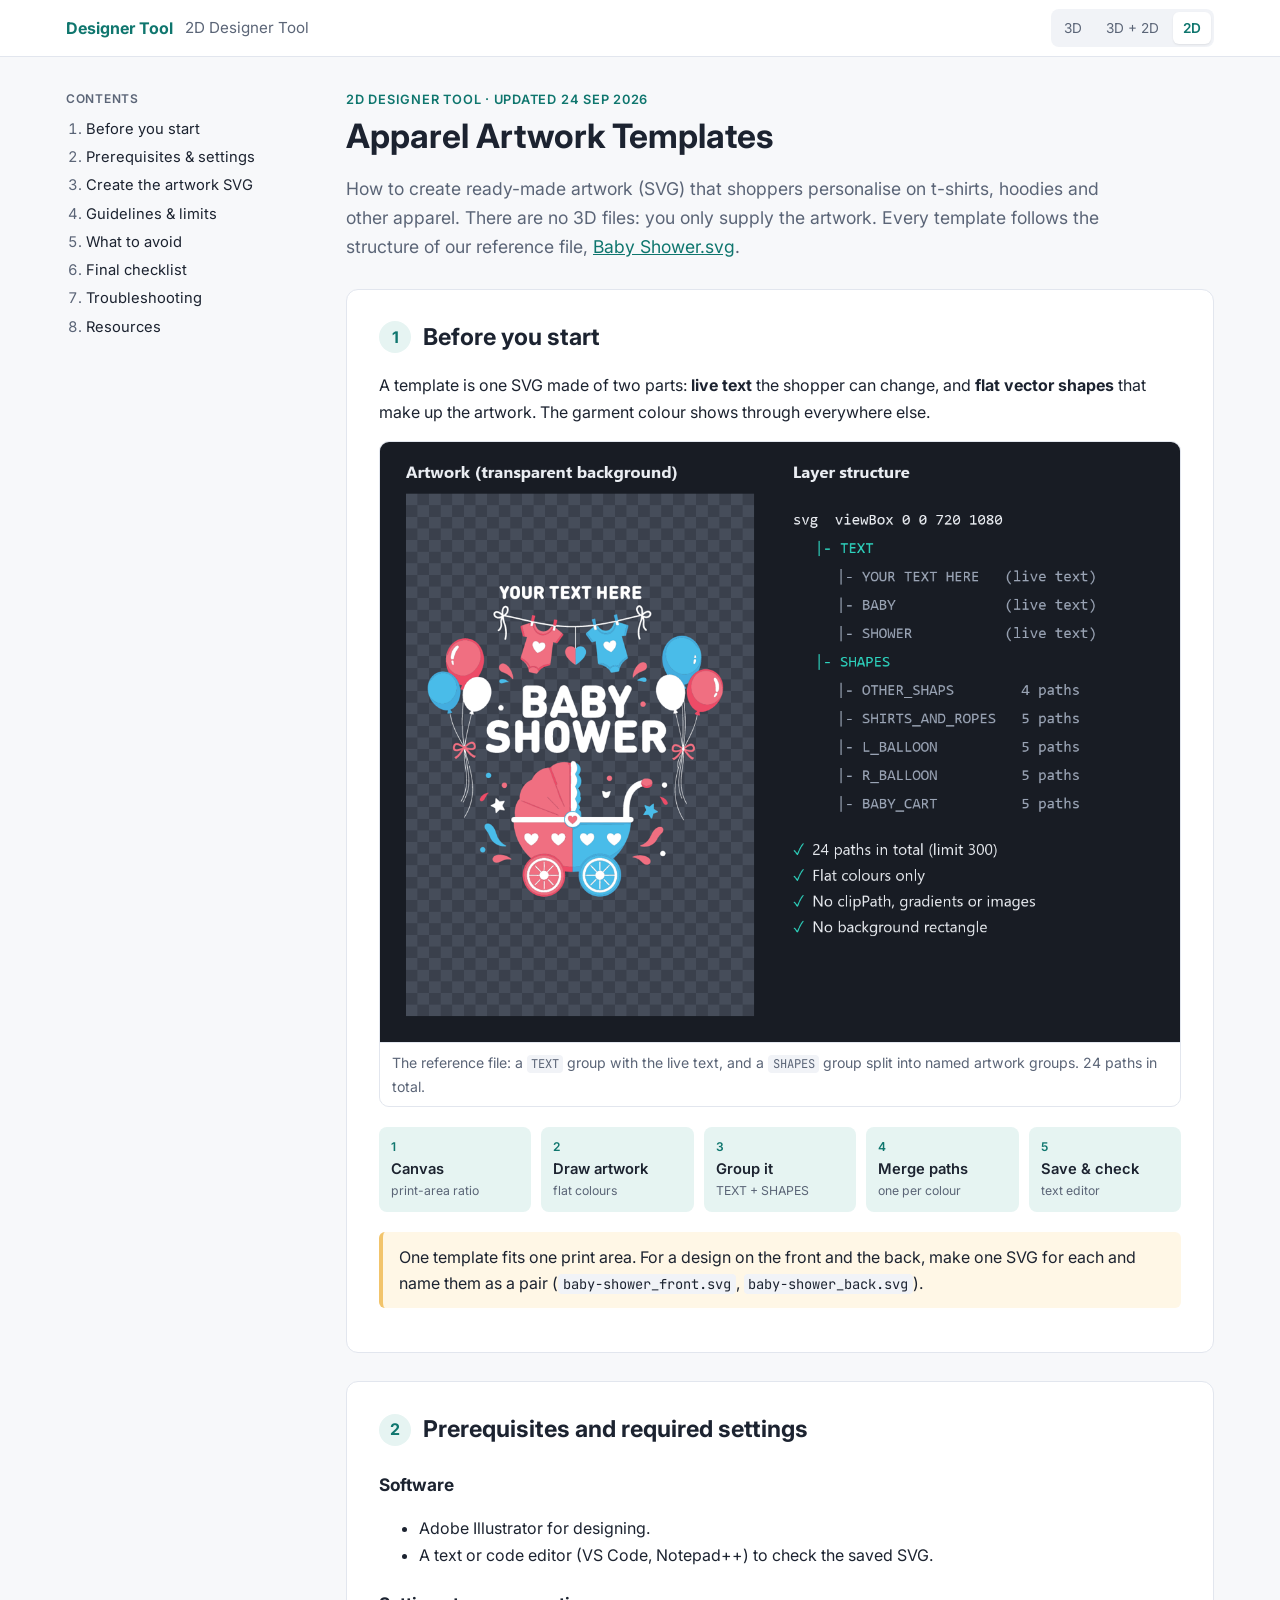
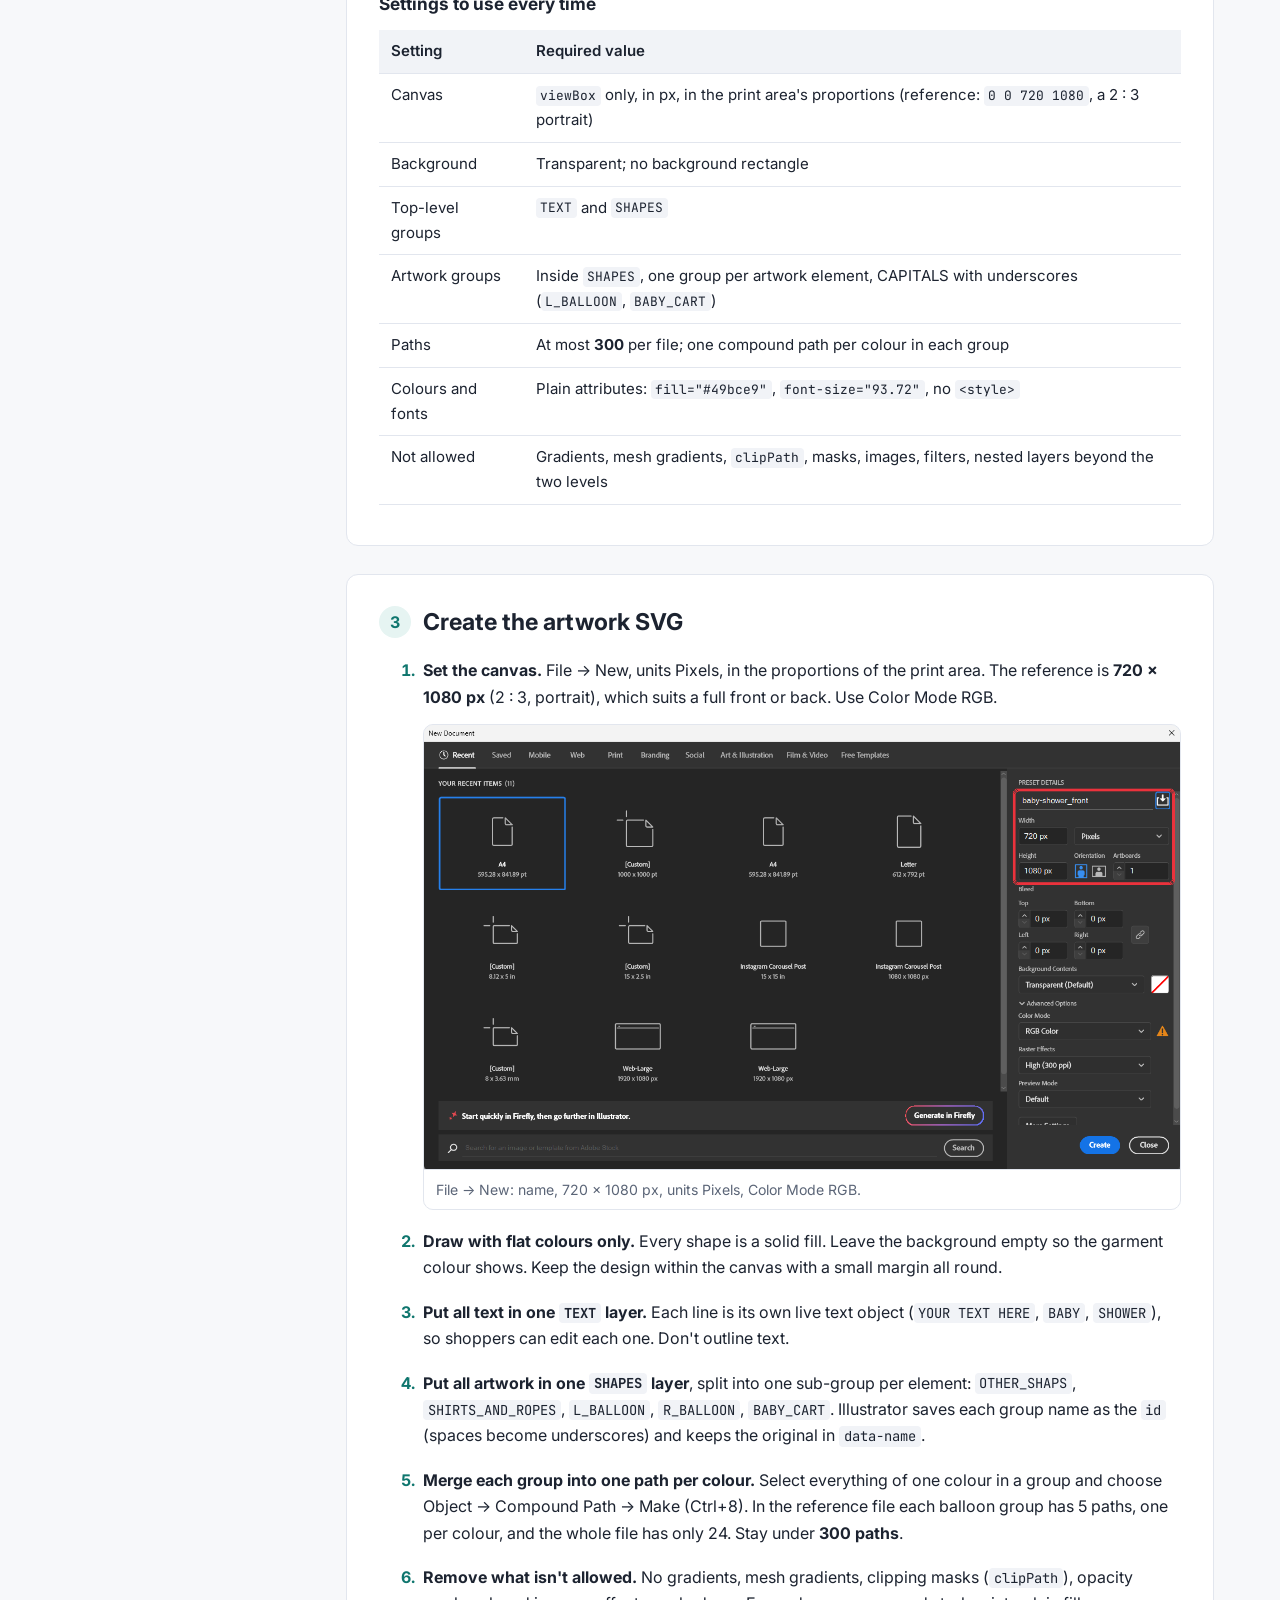
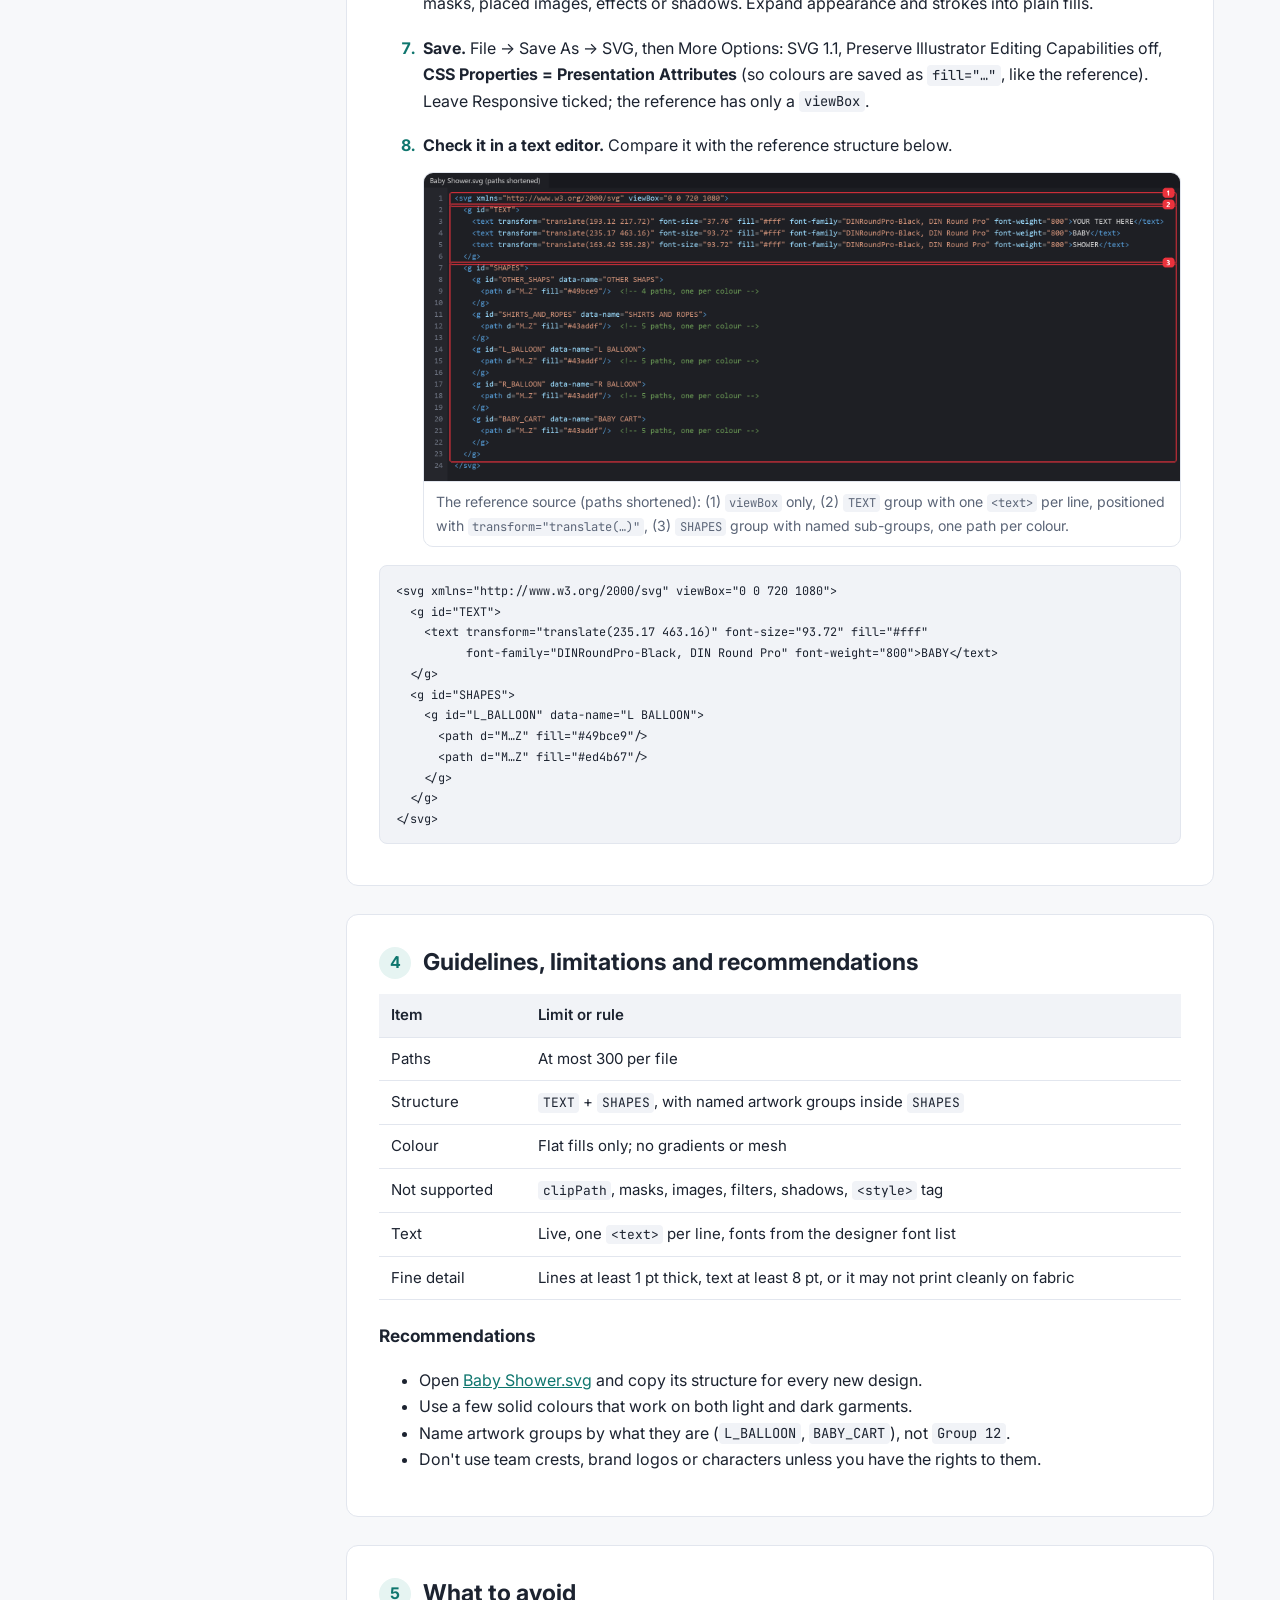
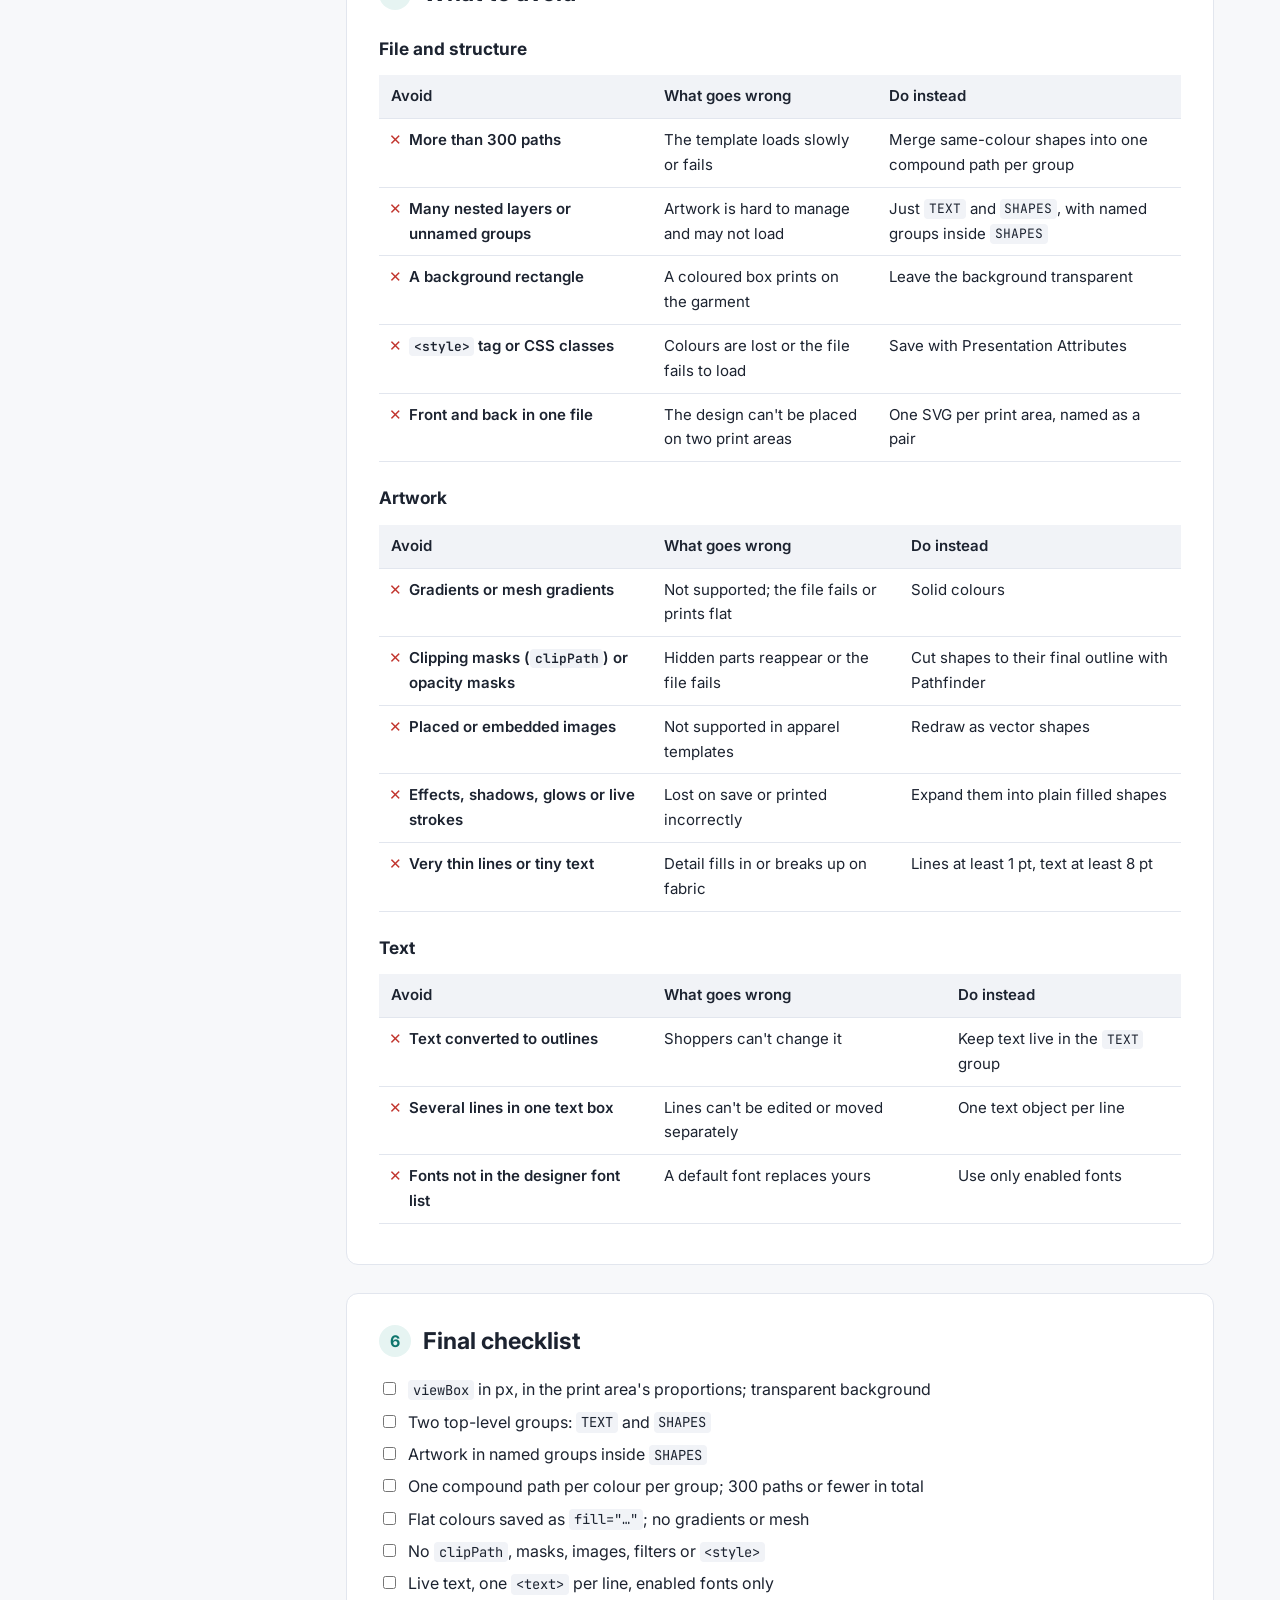
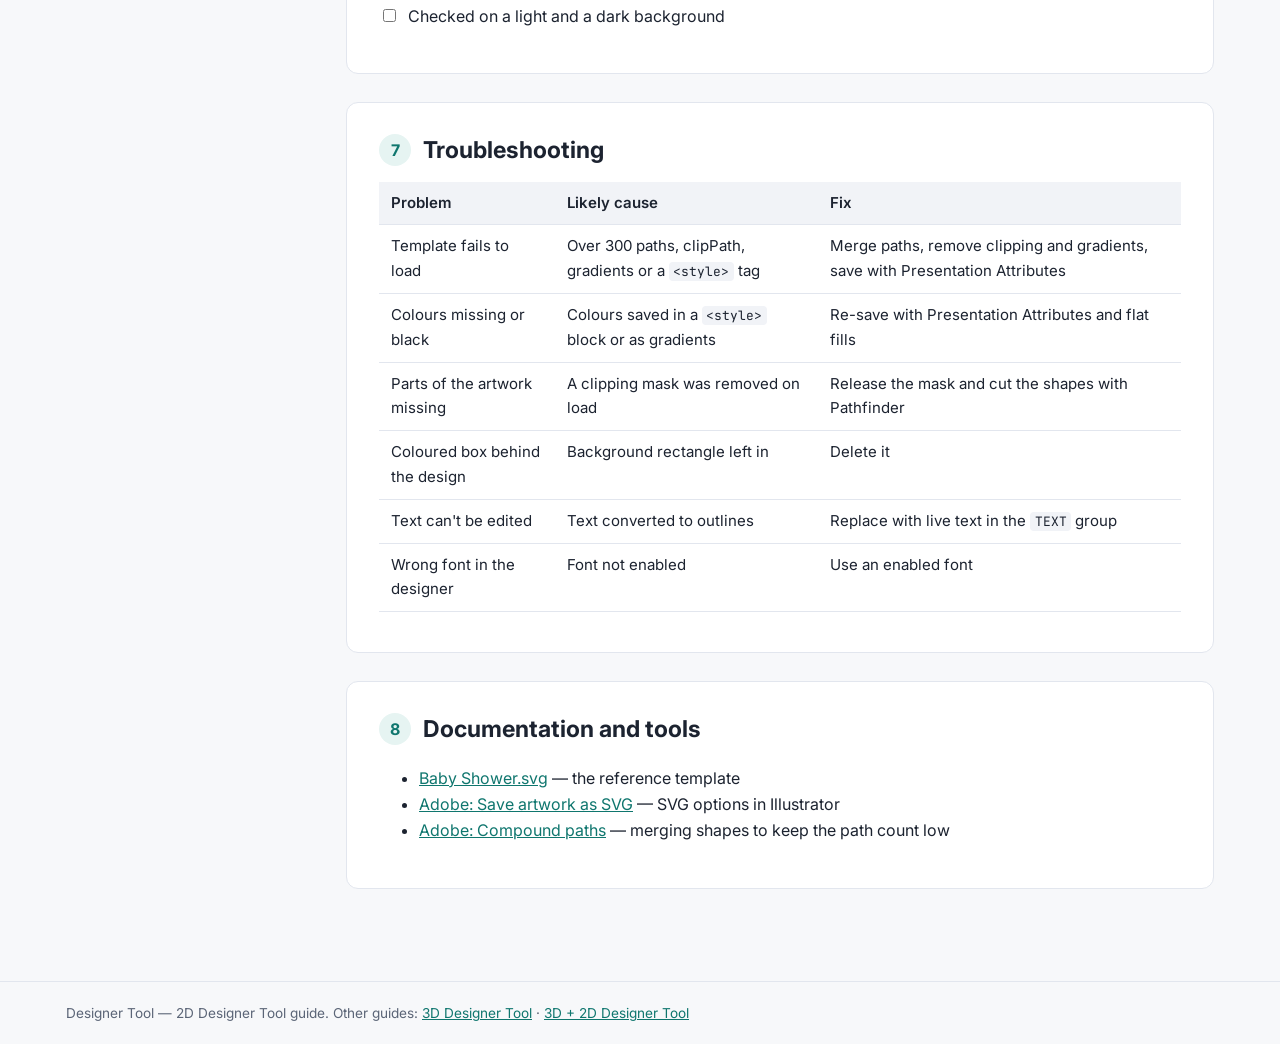
==== 2d-designer.html @ cfec2054 "Rename guides to 3D, 3D + 2D and 2D Designer Tool Pages become 3d-designer, 3d-2d-designer and 2d-de" ====
<!doctype html>
<html lang="en">
<head>
<meta charset="utf-8">
<meta name="viewport" content="width=device-width, initial-scale=1">
<meta name="robots" content="noindex, nofollow">
<title>2D Designer Tool Guide</title>
<meta name="description" content="Creating SVG artwork templates for apparel, following the Baby Shower reference file.">
<link rel="preconnect" href="https://fonts.googleapis.com">
<link href="https://fonts.googleapis.com/css2?family=Inter:wght@400;500;600;700&family=JetBrains+Mono:wght@400;500&display=swap" rel="stylesheet">
<link rel="stylesheet" href="assets/style.css">
</head>
<body>
<header class="topbar">
  <div class="wrap">
    <a class="brand" href="index.html">Designer Tool</a>
    <span class="crumb">2D Designer Tool</span>
    <nav class="switch" aria-label="Designer tools"><a href="3d-designer.html">3D</a><a href="3d-2d-designer.html">3D + 2D</a><a href="2d-designer.html" aria-current="page">2D</a></nav>
  </div>
</header>

<div class="wrap layout">
<nav class="toc" aria-label="Contents">
  <p class="toc-title">Contents</p>
  <ol>
    <li><a href="#overview">Before you start</a></li>
    <li><a href="#prereq">Prerequisites &amp; settings</a></li>
    <li><a href="#part-a">Create the artwork SVG</a></li>
    <li><a href="#guidelines">Guidelines &amp; limits</a></li>
    <li><a href="#avoid">What to avoid</a></li>
    <li><a href="#checklist">Final checklist</a></li>
    <li><a href="#troubleshooting">Troubleshooting</a></li>
    <li><a href="#resources">Resources</a></li>
  </ol>
</nav>

<main>
<p class="kicker">2D Designer Tool · Updated 24 Sep 2026</p>
<h1>Apparel Artwork Templates</h1>
<p class="lead">How to create ready-made artwork (SVG) that shoppers personalise on t-shirts, hoodies and other apparel. There are no 3D files: you only supply the artwork. Every template follows the structure of our reference file, <a href="examples/baby-shower.svg" download>Baby Shower.svg</a>.</p>

<!-- 1 -->
<section id="overview">
<h2><span class="num">1</span>Before you start</h2>
<p>A template is one SVG made of two parts: <strong>live text</strong> the shopper can change, and <strong>flat vector shapes</strong> that make up the artwork. The garment colour shows through everywhere else.</p>
<figure class="shot" data-shot="apparel-c02-structure"><img src="images/apparel-c02-structure.png" alt="Baby Shower artwork on a transparent background beside its layer structure: TEXT with three live text lines and SHAPES with five named groups, 24 paths in total" loading="lazy"><figcaption>The reference file: a <code>TEXT</code> group with the live text, and a <code>SHAPES</code> group split into named artwork groups. 24 paths in total.</figcaption></figure>
<ol class="flow" aria-label="Workflow">
  <li>Canvas<small>print-area ratio</small></li>
  <li>Draw artwork<small>flat colours</small></li>
  <li>Group it<small>TEXT + SHAPES</small></li>
  <li>Merge paths<small>one per colour</small></li>
  <li>Save &amp; check<small>text editor</small></li>
</ol>
<p class="note">One template fits one print area. For a design on the front and the back, make one SVG for each and name them as a pair (<code>baby-shower_front.svg</code>, <code>baby-shower_back.svg</code>).</p>
</section>

<!-- 2 -->
<section id="prereq">
<h2><span class="num">2</span>Prerequisites and required settings</h2>
<h3>Software</h3>
<ul>
<li>Adobe Illustrator for designing.</li>
<li>A text or code editor (VS Code, Notepad++) to check the saved SVG.</li>
</ul>
<h3>Settings to use every time</h3>
<div class="table-wrap"><table>
<thead><tr><th>Setting</th><th>Required value</th></tr></thead>
<tbody>
<tr><td>Canvas</td><td><code>viewBox</code> only, in px, in the print area's proportions (reference: <code>0 0 720 1080</code>, a 2 : 3 portrait)</td></tr>
<tr><td>Background</td><td>Transparent; no background rectangle</td></tr>
<tr><td>Top-level groups</td><td><code>TEXT</code> and <code>SHAPES</code></td></tr>
<tr><td>Artwork groups</td><td>Inside <code>SHAPES</code>, one group per artwork element, CAPITALS with underscores (<code>L_BALLOON</code>, <code>BABY_CART</code>)</td></tr>
<tr><td>Paths</td><td>At most <strong>300</strong> per file; one compound path per colour in each group</td></tr>
<tr><td>Colours and fonts</td><td>Plain attributes: <code>fill="#49bce9"</code>, <code>font-size="93.72"</code>, no <code>&lt;style&gt;</code></td></tr>
<tr><td>Not allowed</td><td>Gradients, mesh gradients, <code>clipPath</code>, masks, images, filters, nested layers beyond the two levels</td></tr>
</tbody></table></div>
</section>

<!-- 3 -->
<section id="part-a">
<h2><span class="num">3</span>Create the artwork SVG</h2>
<ol class="steps">
<li><strong>Set the canvas.</strong> File → New, units Pixels, in the proportions of the print area. The reference is <strong>720 × 1080 px</strong> (2 : 3, portrait), which suits a full front or back. Use Color Mode RGB.
<figure class="shot" data-shot="apparel-c01-ai-new-document"><img src="images/apparel-c01-ai-new-document.png" alt="Illustrator New Document dialog set to baby-shower_front, 720 by 1080 pixels, RGB" loading="lazy"><figcaption>File → New: name, 720 × 1080 px, units Pixels, Color Mode RGB.</figcaption></figure></li>
<li><strong>Draw with flat colours only.</strong> Every shape is a solid fill. Leave the background empty so the garment colour shows. Keep the design within the canvas with a small margin all round.</li>
<li><strong>Put all text in one <code>TEXT</code> layer.</strong> Each line is its own live text object (<code>YOUR TEXT HERE</code>, <code>BABY</code>, <code>SHOWER</code>), so shoppers can edit each one. Don't outline text.</li>
<li><strong>Put all artwork in one <code>SHAPES</code> layer</strong>, split into one sub-group per element: <code>OTHER_SHAPS</code>, <code>SHIRTS_AND_ROPES</code>, <code>L_BALLOON</code>, <code>R_BALLOON</code>, <code>BABY_CART</code>. Illustrator saves each group name as the <code>id</code> (spaces become underscores) and keeps the original in <code>data-name</code>.</li>
<li><strong>Merge each group into one path per colour.</strong> Select everything of one colour in a group and choose Object → Compound Path → Make (Ctrl+8). In the reference file each balloon group has 5 paths, one per colour, and the whole file has only 24. Stay under <strong>300 paths</strong>.</li>
<li><strong>Remove what isn't allowed.</strong> No gradients, mesh gradients, clipping masks (<code>clipPath</code>), opacity masks, placed images, effects or shadows. Expand appearance and strokes into plain fills.</li>
<li><strong>Save.</strong> File → Save As → SVG, then More Options: SVG 1.1, Preserve Illustrator Editing Capabilities off, <strong>CSS Properties = Presentation Attributes</strong> (so colours are saved as <code>fill="…"</code>, like the reference). Leave Responsive ticked; the reference has only a <code>viewBox</code>.</li>
<li><strong>Check it in a text editor.</strong> Compare it with the reference structure below.
<figure class="shot" data-shot="apparel-c03-svg-structure"><img src="images/apparel-c03-svg-structure.png" alt="Baby Shower SVG source with the svg viewBox, the TEXT group with three text elements and the SHAPES group with five named groups" loading="lazy"><figcaption>The reference source (paths shortened): (1) <code>viewBox</code> only, (2) <code>TEXT</code> group with one <code>&lt;text&gt;</code> per line, positioned with <code>transform="translate(…)"</code>, (3) <code>SHAPES</code> group with named sub-groups, one path per colour.</figcaption></figure></li>
</ol>
<pre><code>&lt;svg xmlns="http://www.w3.org/2000/svg" viewBox="0 0 720 1080"&gt;
  &lt;g id="TEXT"&gt;
    &lt;text transform="translate(235.17 463.16)" font-size="93.72" fill="#fff"
          font-family="DINRoundPro-Black, DIN Round Pro" font-weight="800"&gt;BABY&lt;/text&gt;
  &lt;/g&gt;
  &lt;g id="SHAPES"&gt;
    &lt;g id="L_BALLOON" data-name="L BALLOON"&gt;
      &lt;path d="M…Z" fill="#49bce9"/&gt;
      &lt;path d="M…Z" fill="#ed4b67"/&gt;
    &lt;/g&gt;
  &lt;/g&gt;
&lt;/svg&gt;</code></pre>
</section>

<!-- 4 -->
<section id="guidelines">
<h2><span class="num">4</span>Guidelines, limitations and recommendations</h2>
<div class="table-wrap"><table>
<thead><tr><th>Item</th><th>Limit or rule</th></tr></thead>
<tbody>
<tr><td>Paths</td><td>At most 300 per file</td></tr>
<tr><td>Structure</td><td><code>TEXT</code> + <code>SHAPES</code>, with named artwork groups inside <code>SHAPES</code></td></tr>
<tr><td>Colour</td><td>Flat fills only; no gradients or mesh</td></tr>
<tr><td>Not supported</td><td><code>clipPath</code>, masks, images, filters, shadows, <code>&lt;style&gt;</code> tag</td></tr>
<tr><td>Text</td><td>Live, one <code>&lt;text&gt;</code> per line, fonts from the designer font list</td></tr>
<tr><td>Fine detail</td><td>Lines at least 1 pt thick, text at least 8 pt, or it may not print cleanly on fabric</td></tr>
</tbody></table></div>
<h3>Recommendations</h3>
<ul>
<li>Open <a href="examples/baby-shower.svg" download>Baby Shower.svg</a> and copy its structure for every new design.</li>
<li>Use a few solid colours that work on both light and dark garments.</li>
<li>Name artwork groups by what they are (<code>L_BALLOON</code>, <code>BABY_CART</code>), not <code>Group 12</code>.</li>
<li>Don't use team crests, brand logos or characters unless you have the rights to them.</li>
</ul>
</section>

<!-- 5 -->
<section id="avoid">
<h2><span class="num">5</span>What to avoid</h2>
<h3>File and structure</h3>
<div class="table-wrap"><table class="avoid">
<thead><tr><th>Avoid</th><th>What goes wrong</th><th>Do instead</th></tr></thead>
<tbody>
<tr><td>More than 300 paths</td><td>The template loads slowly or fails</td><td>Merge same-colour shapes into one compound path per group</td></tr>
<tr><td>Many nested layers or unnamed groups</td><td>Artwork is hard to manage and may not load</td><td>Just <code>TEXT</code> and <code>SHAPES</code>, with named groups inside <code>SHAPES</code></td></tr>
<tr><td>A background rectangle</td><td>A coloured box prints on the garment</td><td>Leave the background transparent</td></tr>
<tr><td><code>&lt;style&gt;</code> tag or CSS classes</td><td>Colours are lost or the file fails to load</td><td>Save with Presentation Attributes</td></tr>
<tr><td>Front and back in one file</td><td>The design can't be placed on two print areas</td><td>One SVG per print area, named as a pair</td></tr>
</tbody></table></div>
<h3>Artwork</h3>
<div class="table-wrap"><table class="avoid">
<thead><tr><th>Avoid</th><th>What goes wrong</th><th>Do instead</th></tr></thead>
<tbody>
<tr><td>Gradients or mesh gradients</td><td>Not supported; the file fails or prints flat</td><td>Solid colours</td></tr>
<tr><td>Clipping masks (<code>clipPath</code>) or opacity masks</td><td>Hidden parts reappear or the file fails</td><td>Cut shapes to their final outline with Pathfinder</td></tr>
<tr><td>Placed or embedded images</td><td>Not supported in apparel templates</td><td>Redraw as vector shapes</td></tr>
<tr><td>Effects, shadows, glows or live strokes</td><td>Lost on save or printed incorrectly</td><td>Expand them into plain filled shapes</td></tr>
<tr><td>Very thin lines or tiny text</td><td>Detail fills in or breaks up on fabric</td><td>Lines at least 1 pt, text at least 8 pt</td></tr>
</tbody></table></div>
<h3>Text</h3>
<div class="table-wrap"><table class="avoid">
<thead><tr><th>Avoid</th><th>What goes wrong</th><th>Do instead</th></tr></thead>
<tbody>
<tr><td>Text converted to outlines</td><td>Shoppers can't change it</td><td>Keep text live in the <code>TEXT</code> group</td></tr>
<tr><td>Several lines in one text box</td><td>Lines can't be edited or moved separately</td><td>One text object per line</td></tr>
<tr><td>Fonts not in the designer font list</td><td>A default font replaces yours</td><td>Use only enabled fonts</td></tr>
</tbody></table></div>
</section>

<!-- 6 -->
<section id="checklist">
<h2><span class="num">6</span>Final checklist</h2>
<ul class="check">
<li><label><input type="checkbox"> <code>viewBox</code> in px, in the print area's proportions; transparent background</label></li>
<li><label><input type="checkbox"> Two top-level groups: <code>TEXT</code> and <code>SHAPES</code></label></li>
<li><label><input type="checkbox"> Artwork in named groups inside <code>SHAPES</code></label></li>
<li><label><input type="checkbox"> One compound path per colour per group; 300 paths or fewer in total</label></li>
<li><label><input type="checkbox"> Flat colours saved as <code>fill="…"</code>; no gradients or mesh</label></li>
<li><label><input type="checkbox"> No <code>clipPath</code>, masks, images, filters or <code>&lt;style&gt;</code></label></li>
<li><label><input type="checkbox"> Live text, one <code>&lt;text&gt;</code> per line, enabled fonts only</label></li>
<li><label><input type="checkbox"> Checked on a light and a dark background</label></li>
</ul>
</section>

<!-- 7 -->
<section id="troubleshooting">
<h2><span class="num">7</span>Troubleshooting</h2>
<div class="table-wrap"><table>
<thead><tr><th>Problem</th><th>Likely cause</th><th>Fix</th></tr></thead>
<tbody>
<tr><td>Template fails to load</td><td>Over 300 paths, clipPath, gradients or a <code>&lt;style&gt;</code> tag</td><td>Merge paths, remove clipping and gradients, save with Presentation Attributes</td></tr>
<tr><td>Colours missing or black</td><td>Colours saved in a <code>&lt;style&gt;</code> block or as gradients</td><td>Re-save with Presentation Attributes and flat fills</td></tr>
<tr><td>Parts of the artwork missing</td><td>A clipping mask was removed on load</td><td>Release the mask and cut the shapes with Pathfinder</td></tr>
<tr><td>Coloured box behind the design</td><td>Background rectangle left in</td><td>Delete it</td></tr>
<tr><td>Text can't be edited</td><td>Text converted to outlines</td><td>Replace with live text in the <code>TEXT</code> group</td></tr>
<tr><td>Wrong font in the designer</td><td>Font not enabled</td><td>Use an enabled font</td></tr>
</tbody></table></div>
</section>

<!-- 8 -->
<section id="resources">
<h2><span class="num">8</span>Documentation and tools</h2>
<ul>
<li><a href="examples/baby-shower.svg" download>Baby Shower.svg</a> — the reference template</li>
<li><a href="https://helpx.adobe.com/illustrator/using/svg.html">Adobe: Save artwork as SVG</a> — SVG options in Illustrator</li>
<li><a href="https://helpx.adobe.com/illustrator/using/compound-paths.html">Adobe: Compound paths</a> — merging shapes to keep the path count low</li></ul>
</section>
</main>
</div>

<footer class="foot"><div class="wrap">Designer Tool — 2D Designer Tool guide. Other guides: <a href="3d-designer.html">3D Designer Tool</a> · <a href="3d-2d-designer.html">3D + 2D Designer Tool</a></div></footer>

<script>
document.querySelectorAll('figure.shot img').forEach(function (img) {
  function miss() { img.closest('figure').classList.add('missing'); }
  if (img.complete && img.naturalWidth === 0) miss();
  img.addEventListener('error', miss);
});
</script>
</body>
</html>
---- assets/style.css ----
:root {
  --bg: #f7f8fa;
  --surface: #ffffff;
  --text: #1c2330;
  --muted: #5b6577;
  --line: #e2e6ee;
  --accent: #0f766e;
  --accent-soft: #e6f4f2;
  --code-bg: #f1f3f7;
  --warn-bg: #fff7e6;
  --warn-line: #f2c46b;
  --bad: #c2362f;
}
@media (prefers-color-scheme: dark) {
  :root {
    --bg: #11151c;
    --surface: #171c25;
    --text: #e6e9ef;
    --muted: #9aa4b5;
    --line: #2a3140;
    --accent: #2dd4bf;
    --accent-soft: #123a37;
    --code-bg: #1d2330;
    --warn-bg: #2a2412;
    --warn-line: #8a6a22;
    --bad: #f07a72;
  }
}
* { box-sizing: border-box; }
html { scroll-behavior: smooth; scroll-padding-top: 72px; }
body {
  margin: 0; background: var(--bg); color: var(--text);
  font: 16px/1.65 Inter, system-ui, -apple-system, "Segoe UI", sans-serif;
}
.wrap { max-width: 1180px; margin: 0 auto; padding: 0 16px; }
a { color: var(--accent); }
code, pre { font-family: "JetBrains Mono", Consolas, monospace; font-size: .86em; }
code { background: var(--code-bg); padding: .1em .35em; border-radius: 4px; }
pre { background: var(--code-bg); border: 1px solid var(--line); border-radius: 8px; padding: 14px 16px; overflow-x: auto; line-height: 1.5; }
pre code { background: none; padding: 0; }

.topbar { position: sticky; top: 0; z-index: 10; background: var(--surface); border-bottom: 1px solid var(--line); }
.topbar .wrap { display: flex; gap: 12px; align-items: center; height: 56px; }
.brand { font-weight: 700; color: var(--accent); }
.crumb { color: var(--muted); font-size: .95rem; }
.asof { margin-left: auto; color: var(--muted); font-size: .85rem; }
a.brand { text-decoration: none; }
.switch { margin-left: auto; display: flex; gap: 4px; background: var(--code-bg); border-radius: 8px; padding: 3px; }
.switch a { padding: 5px 10px; border-radius: 6px; font-size: .85rem; color: var(--muted); text-decoration: none; white-space: nowrap; }
.switch a:hover { color: var(--text); }
.switch a[aria-current="page"] { background: var(--surface); color: var(--accent); font-weight: 600; box-shadow: 0 1px 2px rgb(0 0 0 / .08); }
.kicker { margin: 0 0 6px; font-size: .8rem; font-weight: 600; letter-spacing: .06em; text-transform: uppercase; color: var(--accent); }

.hub { max-width: 980px; margin: 0 auto; padding: 48px 16px 64px; }
.cards { display: grid; grid-template-columns: repeat(3, minmax(0, 1fr)); gap: 20px; margin: 28px 0; }
.card { display: flex; flex-direction: column; background: var(--surface); border: 1px solid var(--line); border-radius: 12px; padding: 22px; color: var(--text); text-decoration: none; transition: border-color .15s, transform .15s; }
.card:hover { border-color: var(--accent); transform: translateY(-2px); }
.card .tag { align-self: flex-start; font-size: .75rem; font-weight: 600; color: var(--accent); background: var(--accent-soft); border-radius: 999px; padding: 3px 10px; }
.card h2 { display: block; font-size: 1.25rem; margin: 12px 0 4px; }
.card p { color: var(--muted); font-size: .94rem; margin: 0 0 12px; }
.card ul { margin: 0 0 16px; padding-left: 18px; font-size: .92rem; }
.card .go { margin-top: auto; font-weight: 600; color: var(--accent); }

.layout { display: grid; grid-template-columns: 240px minmax(0, 1fr); gap: 40px; padding-top: 32px; }
.toc { position: sticky; top: 80px; align-self: start; font-size: .92rem; }
.toc-title { font-weight: 600; text-transform: uppercase; letter-spacing: .06em; font-size: .75rem; color: var(--muted); margin: 0 0 8px; }
.toc ol { margin: 0; padding-left: 20px; }
.toc li { margin: 4px 0; color: var(--muted); }
.toc a { color: var(--text); text-decoration: none; }
.toc a:hover { color: var(--accent); }

main { min-width: 0; padding-bottom: 64px; }
h1 { font-size: 2.1rem; line-height: 1.2; margin: 0 0 12px; }
.lead { font-size: 1.1rem; color: var(--muted); max-width: 70ch; }
section { background: var(--surface); border: 1px solid var(--line); border-radius: 12px; padding: 28px 32px; margin: 28px 0; }
h2 { font-size: 1.45rem; margin: 0 0 12px; display: flex; align-items: center; gap: 12px; }
h2 .num { display: inline-grid; place-items: center; width: 32px; height: 32px; border-radius: 50%; background: var(--accent-soft); color: var(--accent); font-size: 1rem; flex: none; }
h3 { font-size: 1.08rem; margin: 22px 0 8px; }

.table-wrap { overflow-x: auto; margin: 12px 0; }
table { border-collapse: collapse; width: 100%; font-size: .94rem; }
th, td { text-align: left; padding: 9px 12px; border-bottom: 1px solid var(--line); vertical-align: top; }
th { background: var(--code-bg); font-weight: 600; }

.steps > li { margin: 0 0 18px; padding-left: 4px; }
.steps > li::marker { font-weight: 700; color: var(--accent); }

.note { background: var(--warn-bg); border-left: 4px solid var(--warn-line); padding: 12px 16px; border-radius: 6px; }

.flow { list-style: none; padding: 0; margin: 20px 0; display: flex; flex-wrap: wrap; gap: 10px; counter-reset: f; }
.flow li { counter-increment: f; flex: 1 1 110px; background: var(--accent-soft); border-radius: 8px; padding: 10px 12px; font-weight: 600; font-size: .92rem; position: relative; }
.flow li::before { content: counter(f); display: block; font-size: .75rem; color: var(--accent); }
.flow small { display: block; font-weight: 400; color: var(--muted); }

figure.shot { margin: 14px 0 6px; border: 1px solid var(--line); border-radius: 10px; overflow: hidden; background: var(--code-bg); }
figure.shot img { display: block; width: 100%; height: auto; }
figure.shot figcaption { padding: 8px 12px; font-size: .88rem; color: var(--muted); background: var(--surface); border-top: 1px solid var(--line); }
figure.shot.missing img { display: none; }
figure.shot.missing::before {
  content: "Screenshot coming: " attr(data-shot);
  display: grid; place-items: center; min-height: 160px; color: var(--muted);
  font: 500 .9rem "JetBrains Mono", monospace; border-bottom: 1px dashed var(--line);
}

table.avoid td:first-child { font-weight: 600; padding-left: 30px; position: relative; width: 34%; }
table.avoid td:first-child::before { content: "✕"; position: absolute; left: 10px; color: var(--bad); font-weight: 700; }
table.avoid td:last-child { color: var(--text); }

.checks { display: grid; grid-template-columns: 1fr 1fr; gap: 24px; }
ul.check { list-style: none; padding: 0; }
ul.check li { margin: 6px 0; }
ul.check input { margin-right: 8px; accent-color: var(--accent); }

.foot { border-top: 1px solid var(--line); color: var(--muted); font-size: .85rem; padding: 20px 0; }

@media (max-width: 860px) {
  .layout { grid-template-columns: 1fr; gap: 0; }
  .toc { position: static; background: var(--surface); border: 1px solid var(--line); border-radius: 12px; padding: 16px; }
  section { padding: 20px 16px; }
  .checks { grid-template-columns: 1fr; }
  .asof, .crumb { display: none; }
  .cards { grid-template-columns: 1fr; }
}
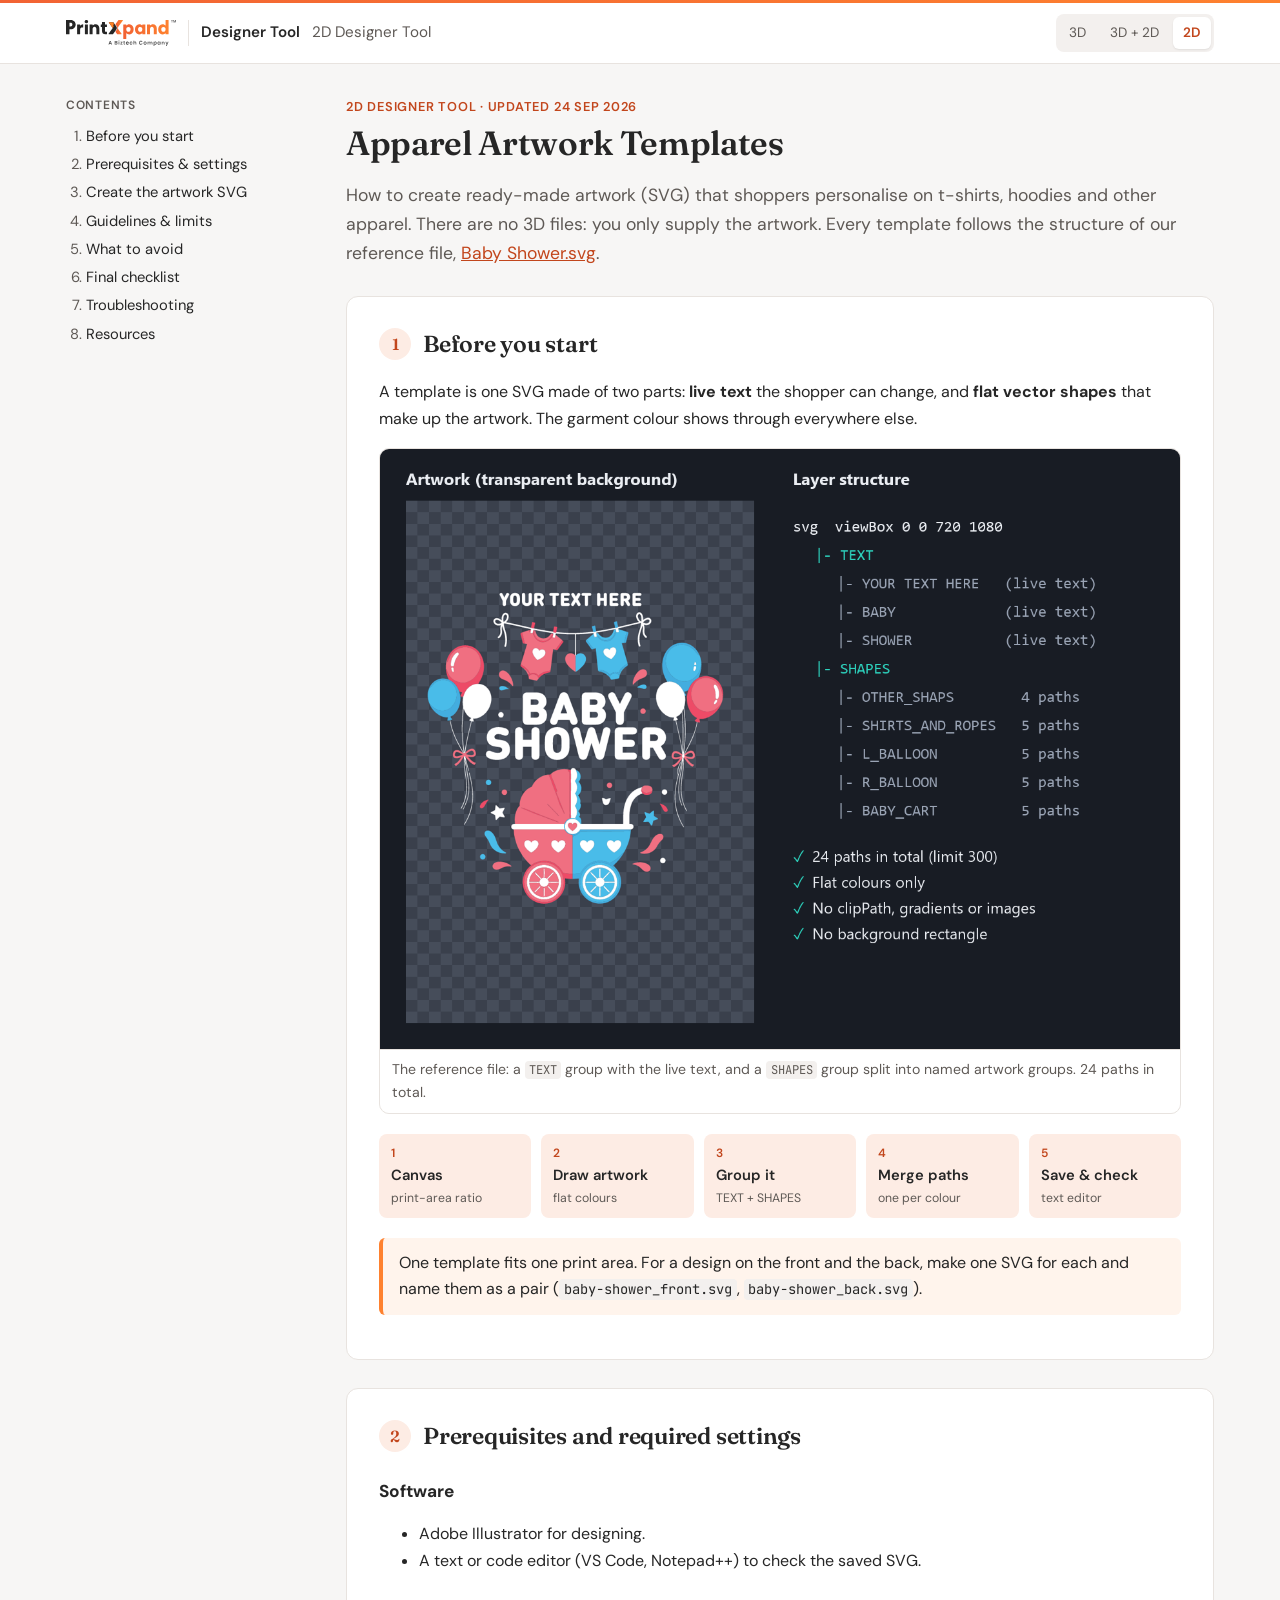
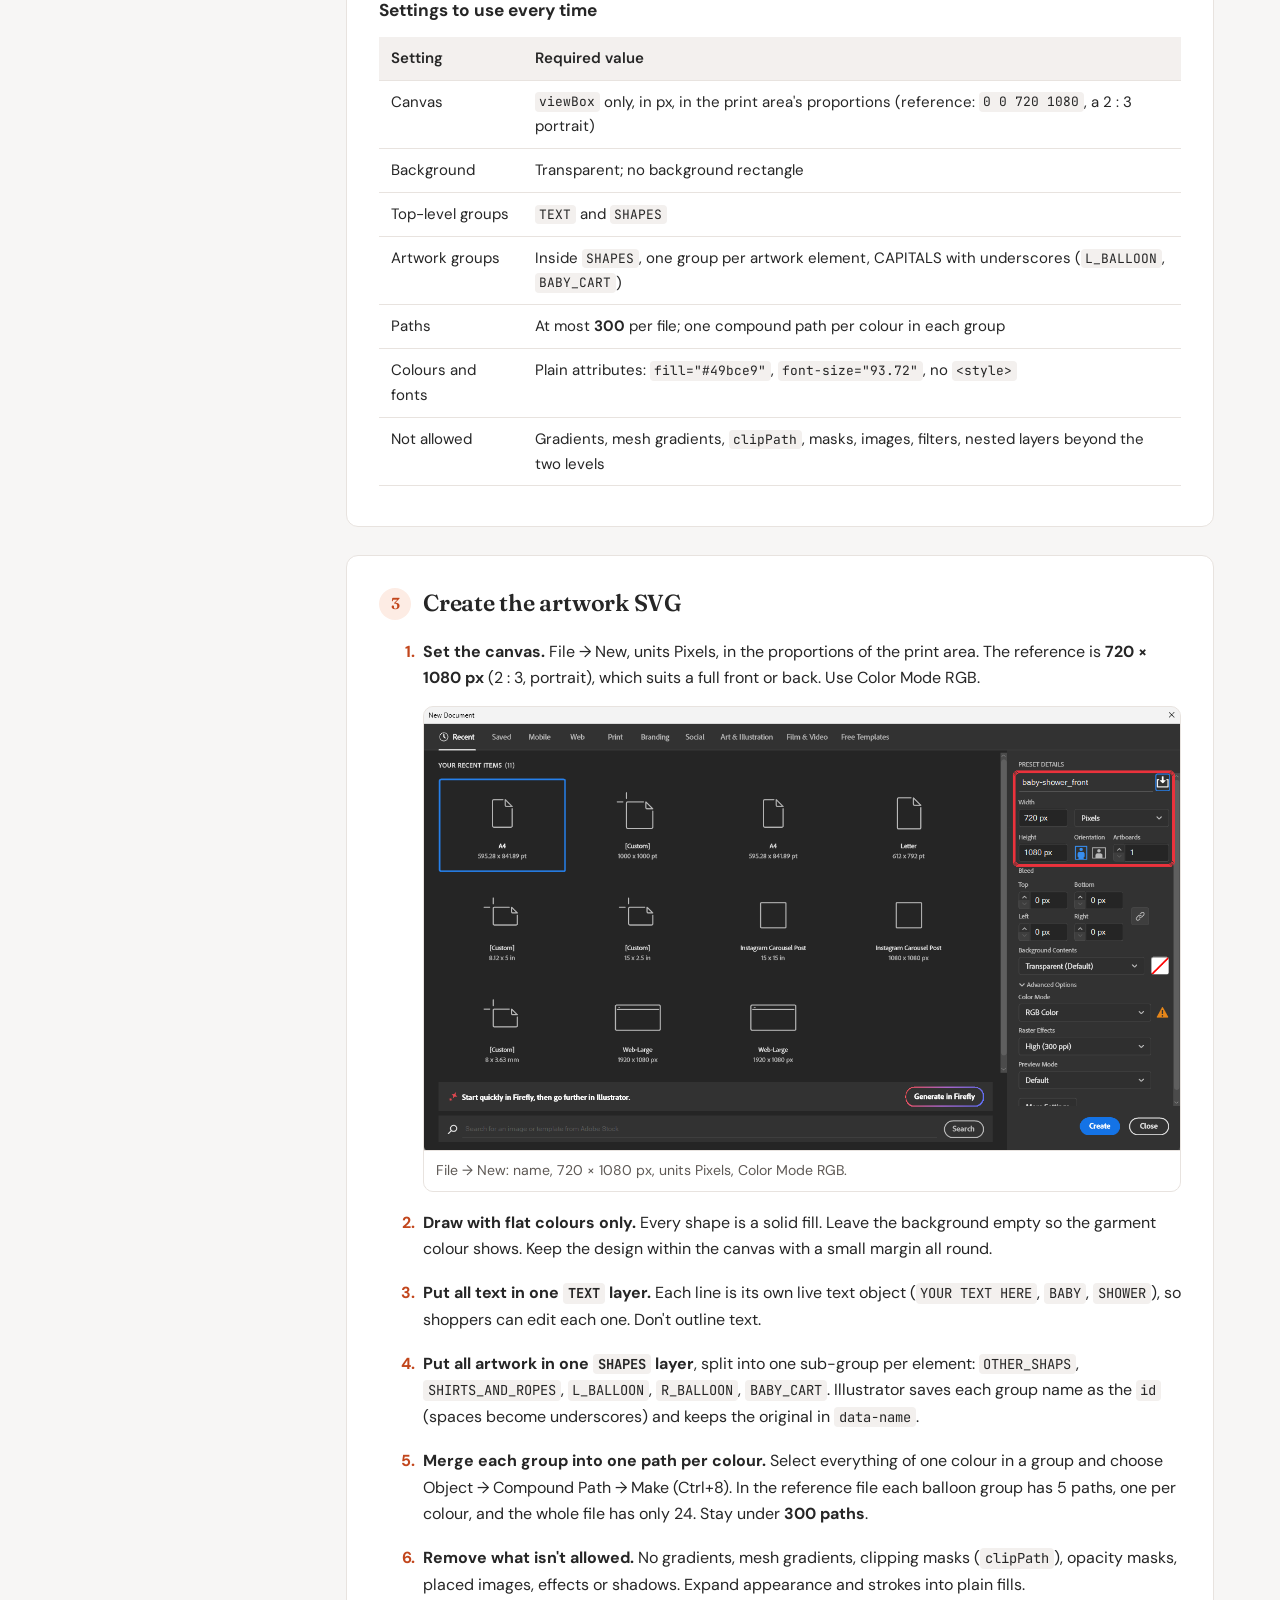
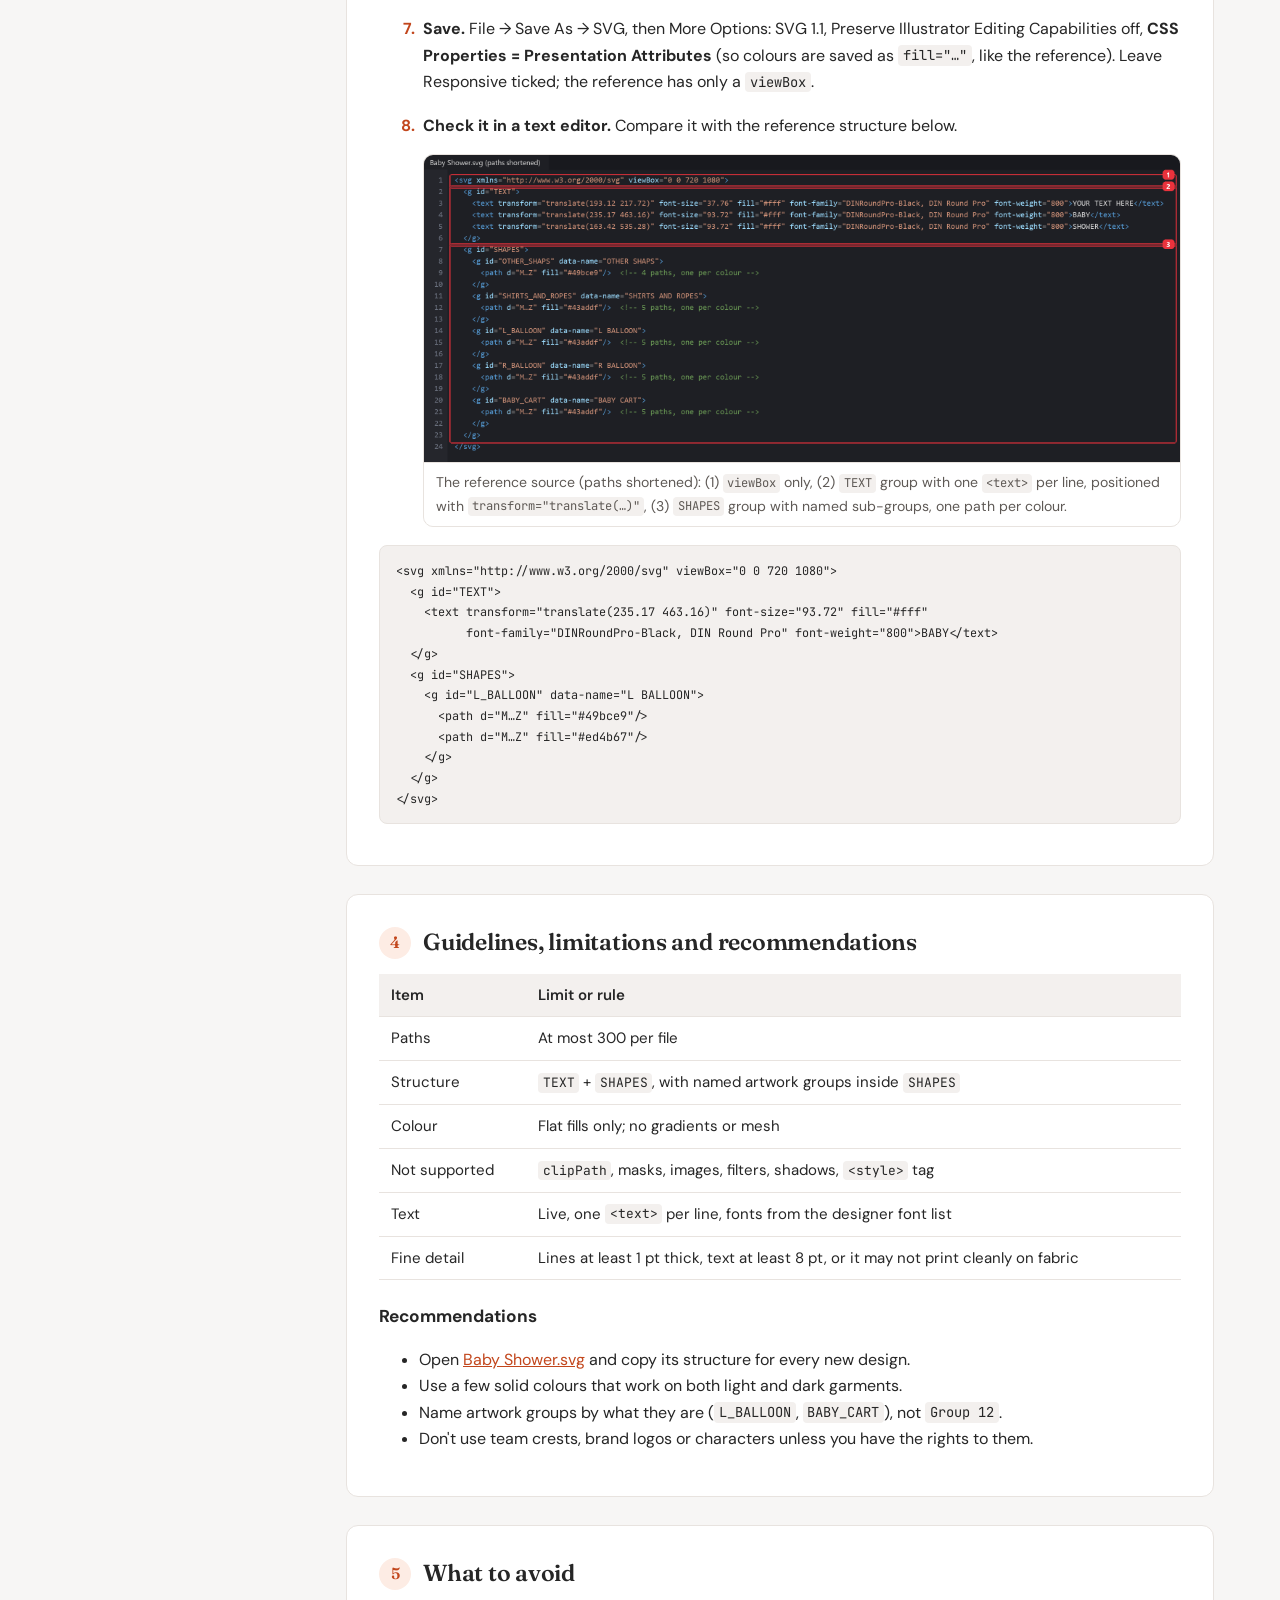
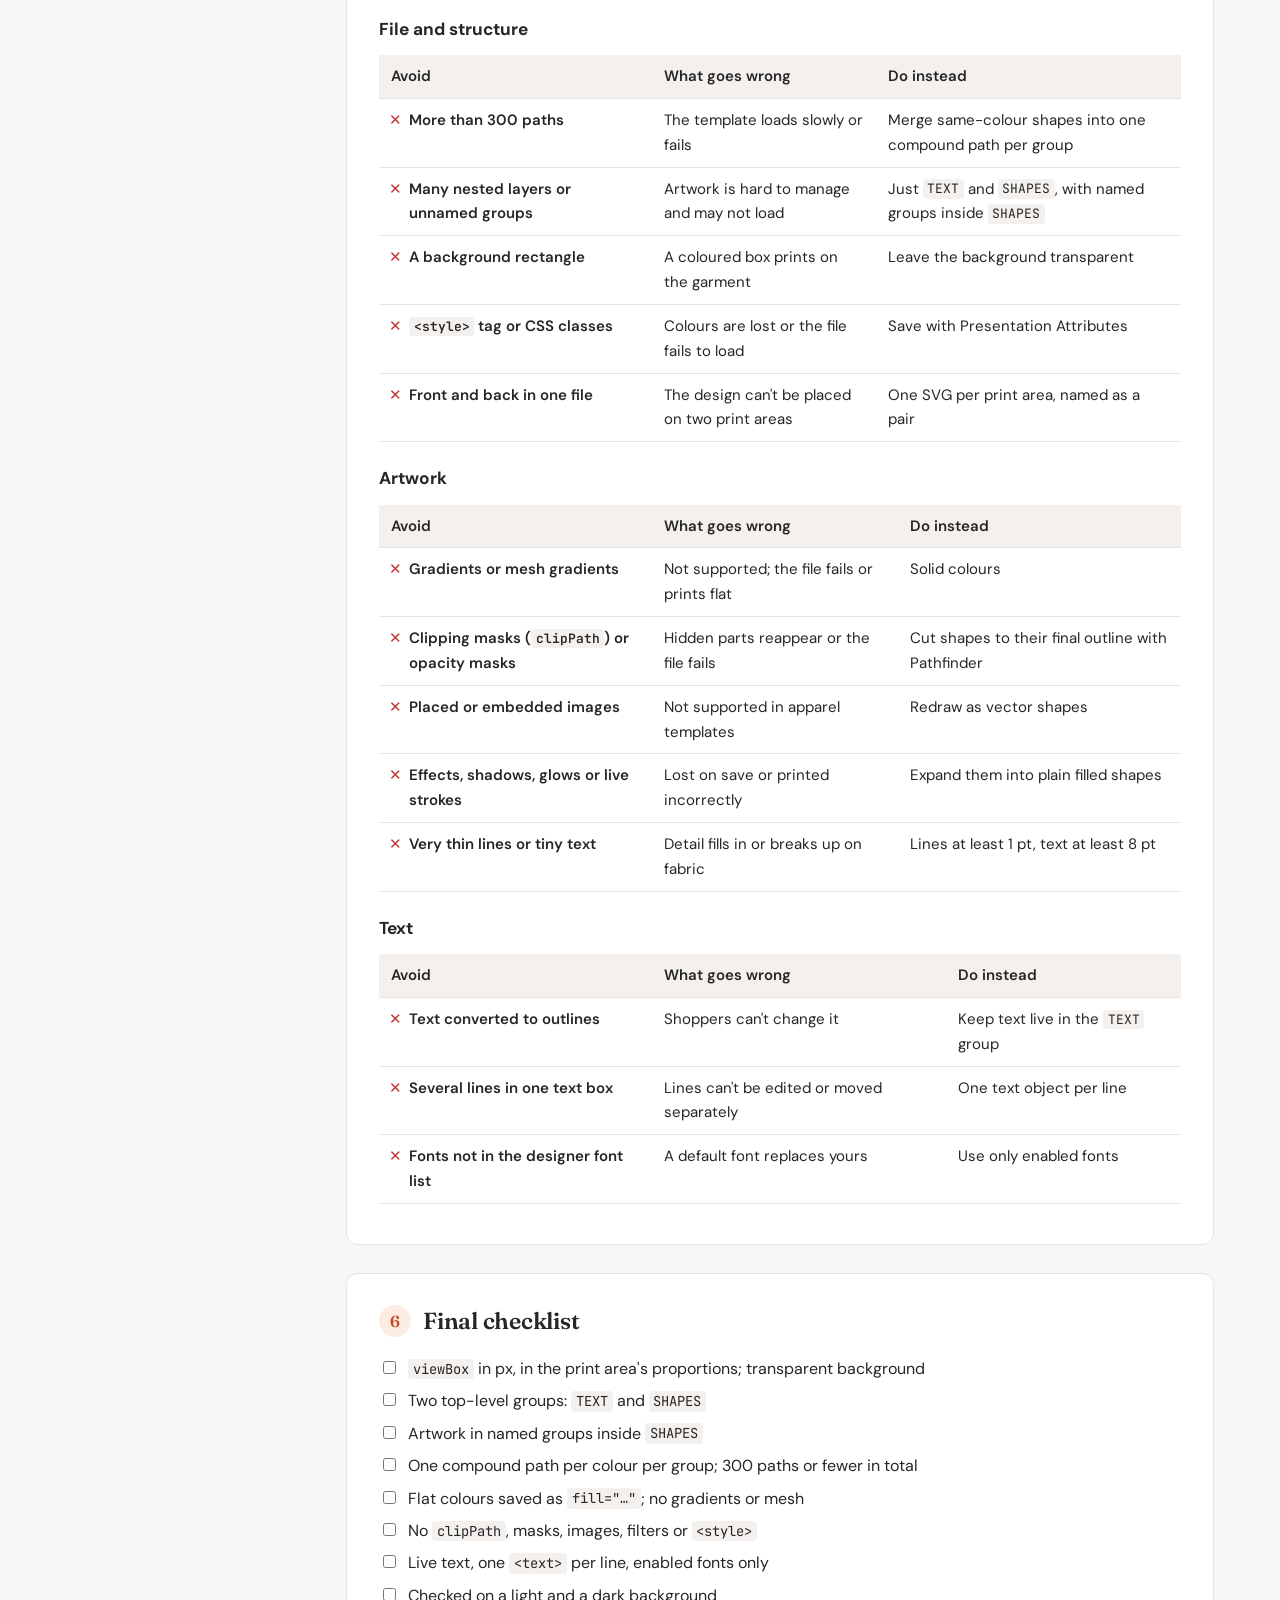
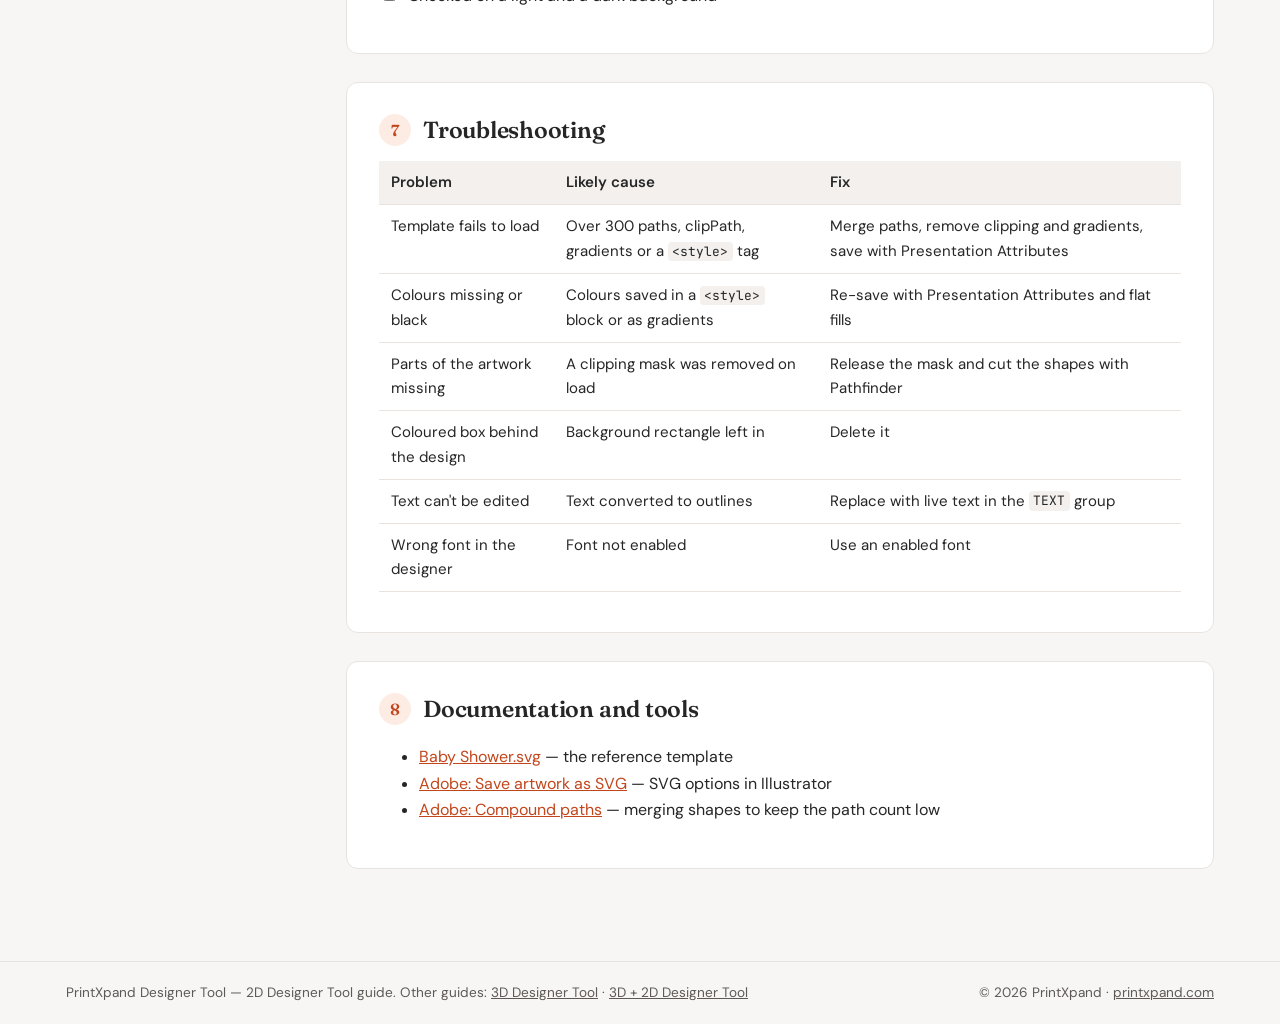
==== commit b3f731d5: "Add PrintXpand branding PrintXpand logo (light and dark), favicon, DM Sans + Fraunces fonts, brand o" ====
--- a/2d-designer.html
+++ b/2d-designer.html
@@ -4,16 +4,18 @@
 <meta charset="utf-8">
 <meta name="viewport" content="width=device-width, initial-scale=1">
 <meta name="robots" content="noindex, nofollow">
-<title>2D Designer Tool Guide</title>
+<title>PrintXpand 2D Designer Tool Guide</title>
 <meta name="description" content="Creating SVG artwork templates for apparel, following the Baby Shower reference file.">
 <link rel="preconnect" href="https://fonts.googleapis.com">
-<link href="https://fonts.googleapis.com/css2?family=Inter:wght@400;500;600;700&family=JetBrains+Mono:wght@400;500&display=swap" rel="stylesheet">
+<link rel="preconnect" href="https://fonts.gstatic.com" crossorigin>
+<link href="https://fonts.googleapis.com/css2?family=DM+Sans:opsz,wght@9..40,400;9..40,500;9..40,600;9..40,700&family=Fraunces:opsz,wght@9..144,500;9..144,600&family=JetBrains+Mono:wght@400;500&display=swap" rel="stylesheet">
+<link rel="icon" type="image/svg+xml" href="assets/favicon.svg">
 <link rel="stylesheet" href="assets/style.css">
 </head>
 <body>
 <header class="topbar">
   <div class="wrap">
-    <a class="brand" href="index.html">Designer Tool</a>
+    <a class="brand" href="index.html" aria-label="PrintXpand Designer Tool guides home"><img class="logo logo-light" src="assets/printxpand-logo.svg" alt="PrintXpand" width="110" height="26"><img class="logo logo-dark" src="assets/printxpand-logo-white.svg" alt="" width="110" height="26"><span class="product">Designer Tool</span></a>
     <span class="crumb">2D Designer Tool</span>
     <nav class="switch" aria-label="Designer tools"><a href="3d-designer.html">3D</a><a href="3d-2d-designer.html">3D + 2D</a><a href="2d-designer.html" aria-current="page">2D</a></nav>
   </div>
@@ -201,7 +203,7 @@
 </main>
 </div>
 
-<footer class="foot"><div class="wrap">Designer Tool — 2D Designer Tool guide. Other guides: <a href="3d-designer.html">3D Designer Tool</a> · <a href="3d-2d-designer.html">3D + 2D Designer Tool</a></div></footer>
+<footer class="foot"><div class="wrap px"><span>PrintXpand Designer Tool — 2D Designer Tool guide. Other guides: <a href="3d-designer.html">3D Designer Tool</a> · <a href="3d-2d-designer.html">3D + 2D Designer Tool</a></span><span>© 2026 PrintXpand · <a href="https://www.printxpand.com/" target="_blank" rel="noopener">printxpand.com</a></span></div></footer>
 
 <script>
 document.querySelectorAll('figure.shot img').forEach(function (img) {
--- a/assets/style.css
+++ b/assets/style.css
@@ -1,28 +1,35 @@
+/* PrintXpand brand: logo orange #F26334 → #FE812F, charcoal #262626 */
 :root {
-  --bg: #f7f8fa;
+  --bg: #f7f6f5;
   --surface: #ffffff;
-  --text: #1c2330;
-  --muted: #5b6577;
-  --line: #e2e6ee;
-  --accent: #0f766e;
-  --accent-soft: #e6f4f2;
-  --code-bg: #f1f3f7;
-  --warn-bg: #fff7e6;
-  --warn-line: #f2c46b;
+  --text: #262626;
+  --muted: #5e5955;
+  --line: #e8e3df;
+  --accent: #c2461c;       /* readable brand orange for text and links */
+  --brand: #f26334;        /* logo orange for marks, borders, fills */
+  --brand-2: #fe812f;
+  --accent-soft: #fdece4;
+  --code-bg: #f3f0ee;
+  --warn-bg: #fff4ec;
+  --warn-line: #fe812f;
   --bad: #c2362f;
+  --display: "Fraunces", Georgia, "Times New Roman", serif;
 }
 @media (prefers-color-scheme: dark) {
   :root {
-    --bg: #11151c;
-    --surface: #171c25;
-    --text: #e6e9ef;
-    --muted: #9aa4b5;
-    --line: #2a3140;
-    --accent: #2dd4bf;
-    --accent-soft: #123a37;
-    --code-bg: #1d2330;
-    --warn-bg: #2a2412;
-    --warn-line: #8a6a22;
+    color-scheme: dark;
+    --bg: #171514;
+    --surface: #201d1b;
+    --text: #efebe8;
+    --muted: #aaa29c;
+    --line: #36312d;
+    --accent: #fe812f;
+    --brand: #fe812f;
+    --brand-2: #ff9a5c;
+    --accent-soft: #3a2519;
+    --code-bg: #28231f;
+    --warn-bg: #2e2117;
+    --warn-line: #b8561f;
     --bad: #f07a72;
   }
 }
@@ -30,8 +37,9 @@
 html { scroll-behavior: smooth; scroll-padding-top: 72px; }
 body {
   margin: 0; background: var(--bg); color: var(--text);
-  font: 16px/1.65 Inter, system-ui, -apple-system, "Segoe UI", sans-serif;
+  font: 16px/1.65 "DM Sans", system-ui, -apple-system, "Segoe UI", sans-serif;
 }
+h1, h2, .card h2 { font-family: var(--display); font-weight: 600; letter-spacing: -0.01em; text-wrap: balance; }
 .wrap { max-width: 1180px; margin: 0 auto; padding: 0 16px; }
 a { color: var(--accent); }
 code, pre { font-family: "JetBrains Mono", Consolas, monospace; font-size: .86em; }
@@ -39,9 +47,16 @@
 pre { background: var(--code-bg); border: 1px solid var(--line); border-radius: 8px; padding: 14px 16px; overflow-x: auto; line-height: 1.5; }
 pre code { background: none; padding: 0; }
 
-.topbar { position: sticky; top: 0; z-index: 10; background: var(--surface); border-bottom: 1px solid var(--line); }
-.topbar .wrap { display: flex; gap: 12px; align-items: center; height: 56px; }
-.brand { font-weight: 700; color: var(--accent); }
+.topbar { position: sticky; top: 0; z-index: 10; background: var(--surface); border-bottom: 1px solid var(--line); box-shadow: inset 0 -2px 0 0 transparent; }
+.topbar::before { content: ""; display: block; height: 3px; background: linear-gradient(90deg, var(--brand), var(--brand-2)); }
+.topbar .wrap { display: flex; gap: 12px; align-items: center; height: 60px; }
+.brand { display: flex; align-items: center; gap: 12px; font-weight: 600; color: var(--text); }
+.brand .logo { height: 26px; width: auto; display: block; }
+.brand .logo-dark { display: none; }
+@media (prefers-color-scheme: dark) { .brand .logo-light { display: none; } .brand .logo-dark { display: block; } }
+.brand .product { padding-left: 12px; border-left: 1px solid var(--line); font-size: .95rem; white-space: nowrap; }
+.foot a { color: var(--muted); }
+.foot .px { display: flex; flex-wrap: wrap; gap: 6px 14px; justify-content: space-between; }
 .crumb { color: var(--muted); font-size: .95rem; }
 .asof { margin-left: auto; color: var(--muted); font-size: .85rem; }
 a.brand { text-decoration: none; }
@@ -54,7 +69,7 @@
 .hub { max-width: 980px; margin: 0 auto; padding: 48px 16px 64px; }
 .cards { display: grid; grid-template-columns: repeat(3, minmax(0, 1fr)); gap: 20px; margin: 28px 0; }
 .card { display: flex; flex-direction: column; background: var(--surface); border: 1px solid var(--line); border-radius: 12px; padding: 22px; color: var(--text); text-decoration: none; transition: border-color .15s, transform .15s; }
-.card:hover { border-color: var(--accent); transform: translateY(-2px); }
+.card:hover { border-color: var(--brand); transform: translateY(-2px); }
 .card .tag { align-self: flex-start; font-size: .75rem; font-weight: 600; color: var(--accent); background: var(--accent-soft); border-radius: 999px; padding: 3px 10px; }
 .card h2 { display: block; font-size: 1.25rem; margin: 12px 0 4px; }
 .card p { color: var(--muted); font-size: .94rem; margin: 0 0 12px; }
@@ -119,5 +134,10 @@
   section { padding: 20px 16px; }
   .checks { grid-template-columns: 1fr; }
   .asof, .crumb { display: none; }
+  .brand .logo { height: 22px; }
   .cards { grid-template-columns: 1fr; }
 }
+@media (max-width: 520px) {
+  .brand .product { display: none; }
+  .switch a { padding: 5px 8px; }
+}
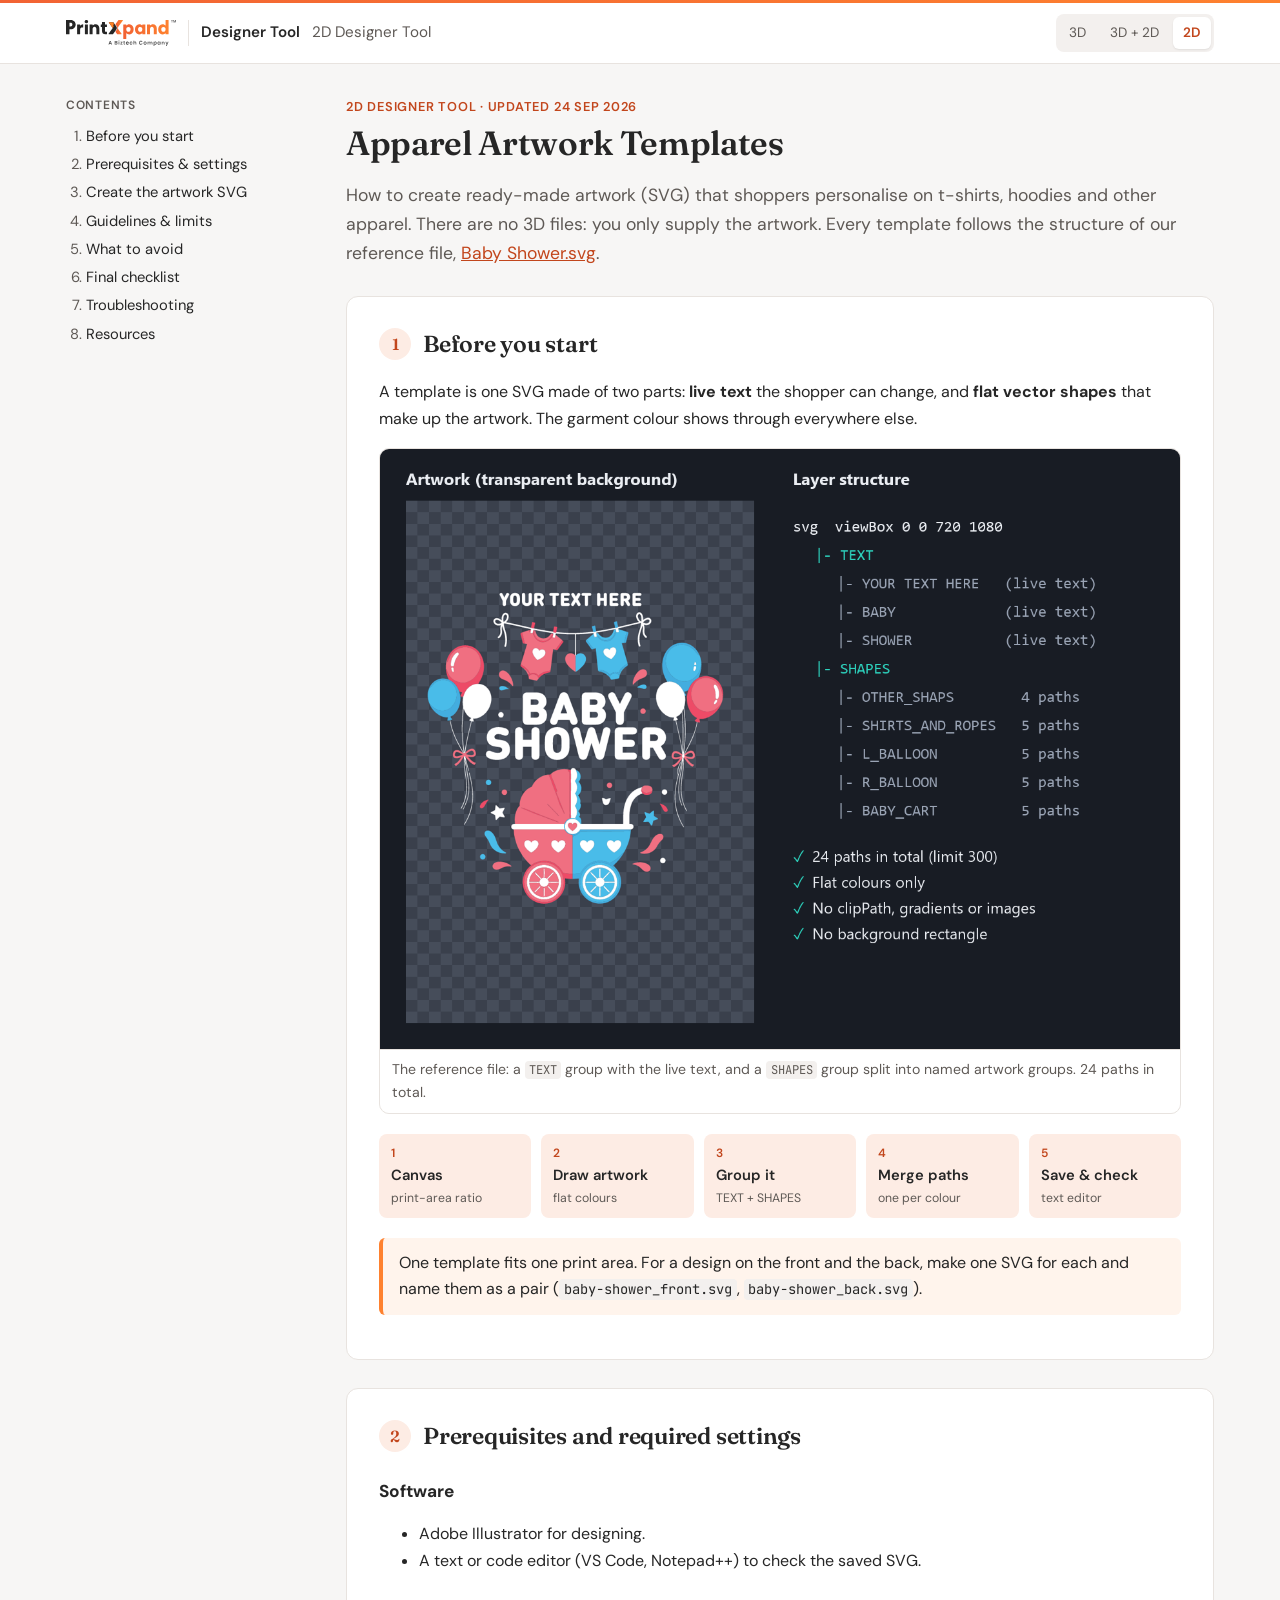
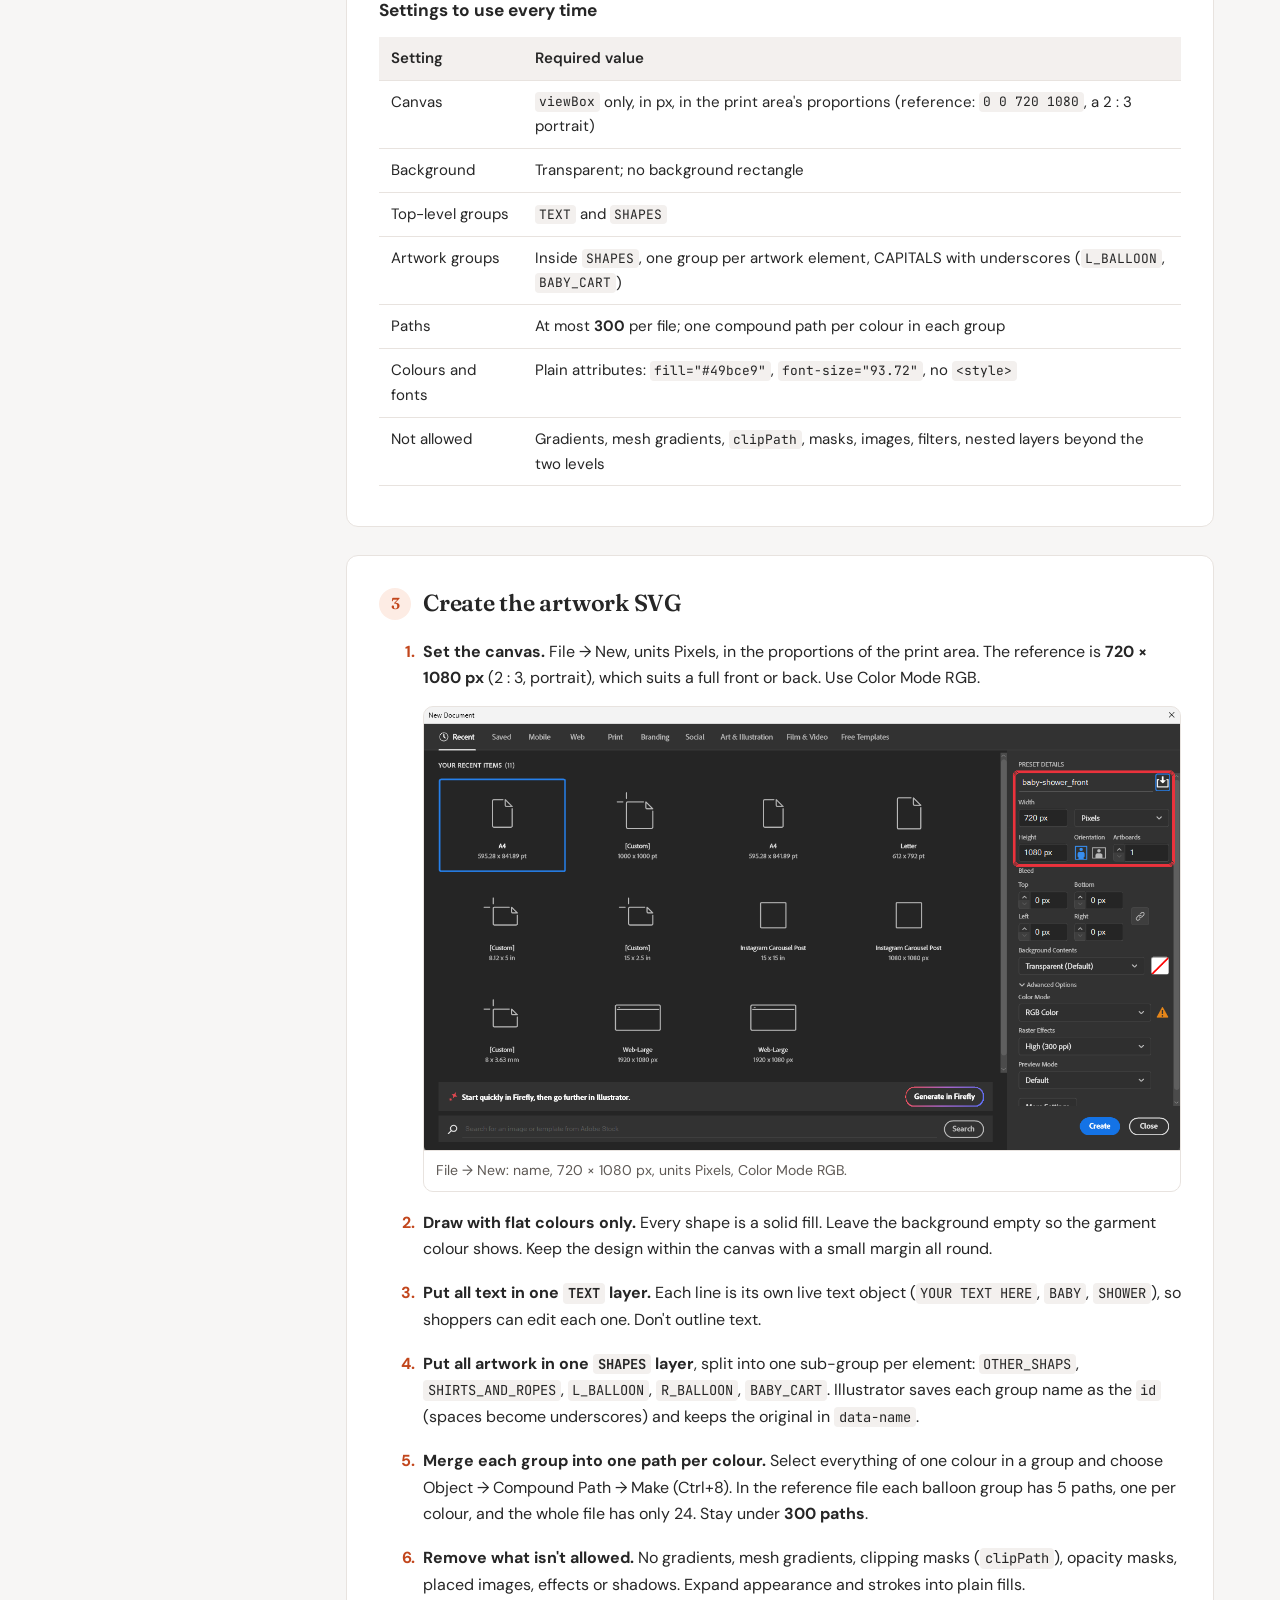
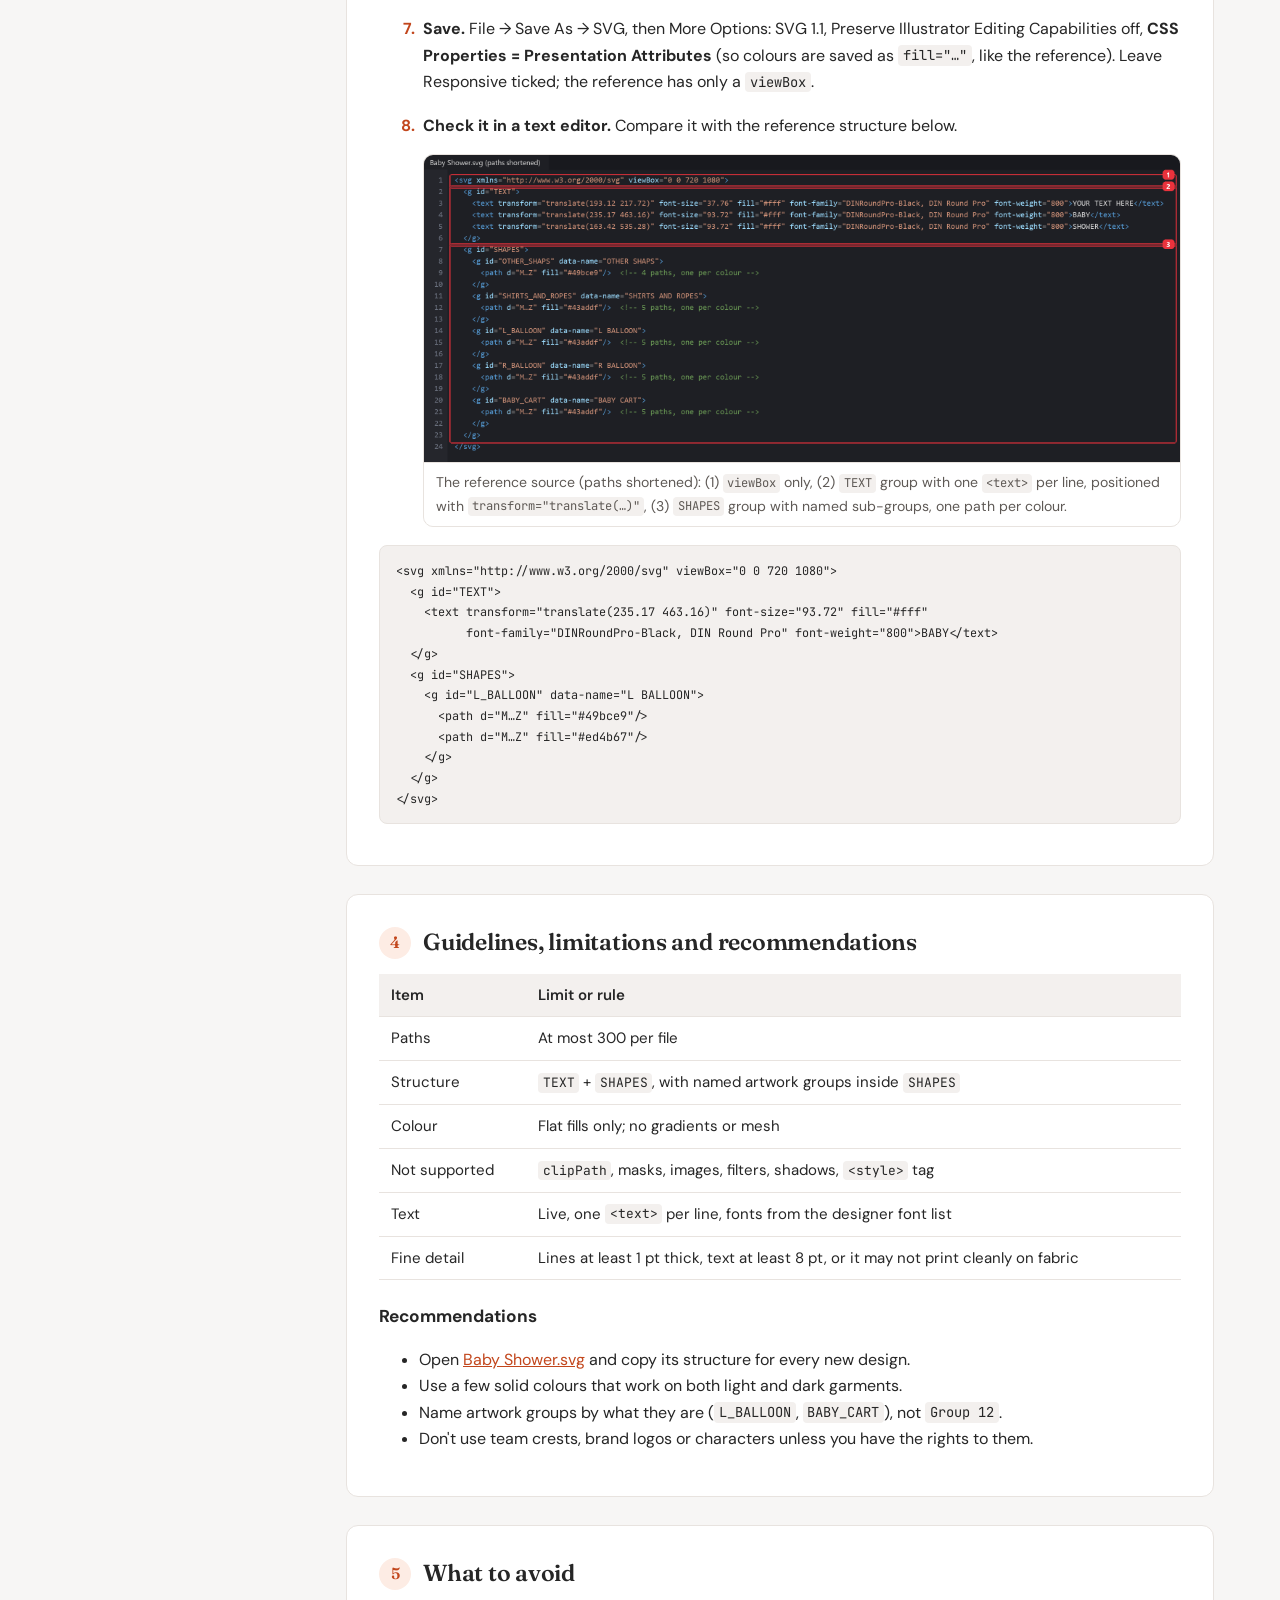
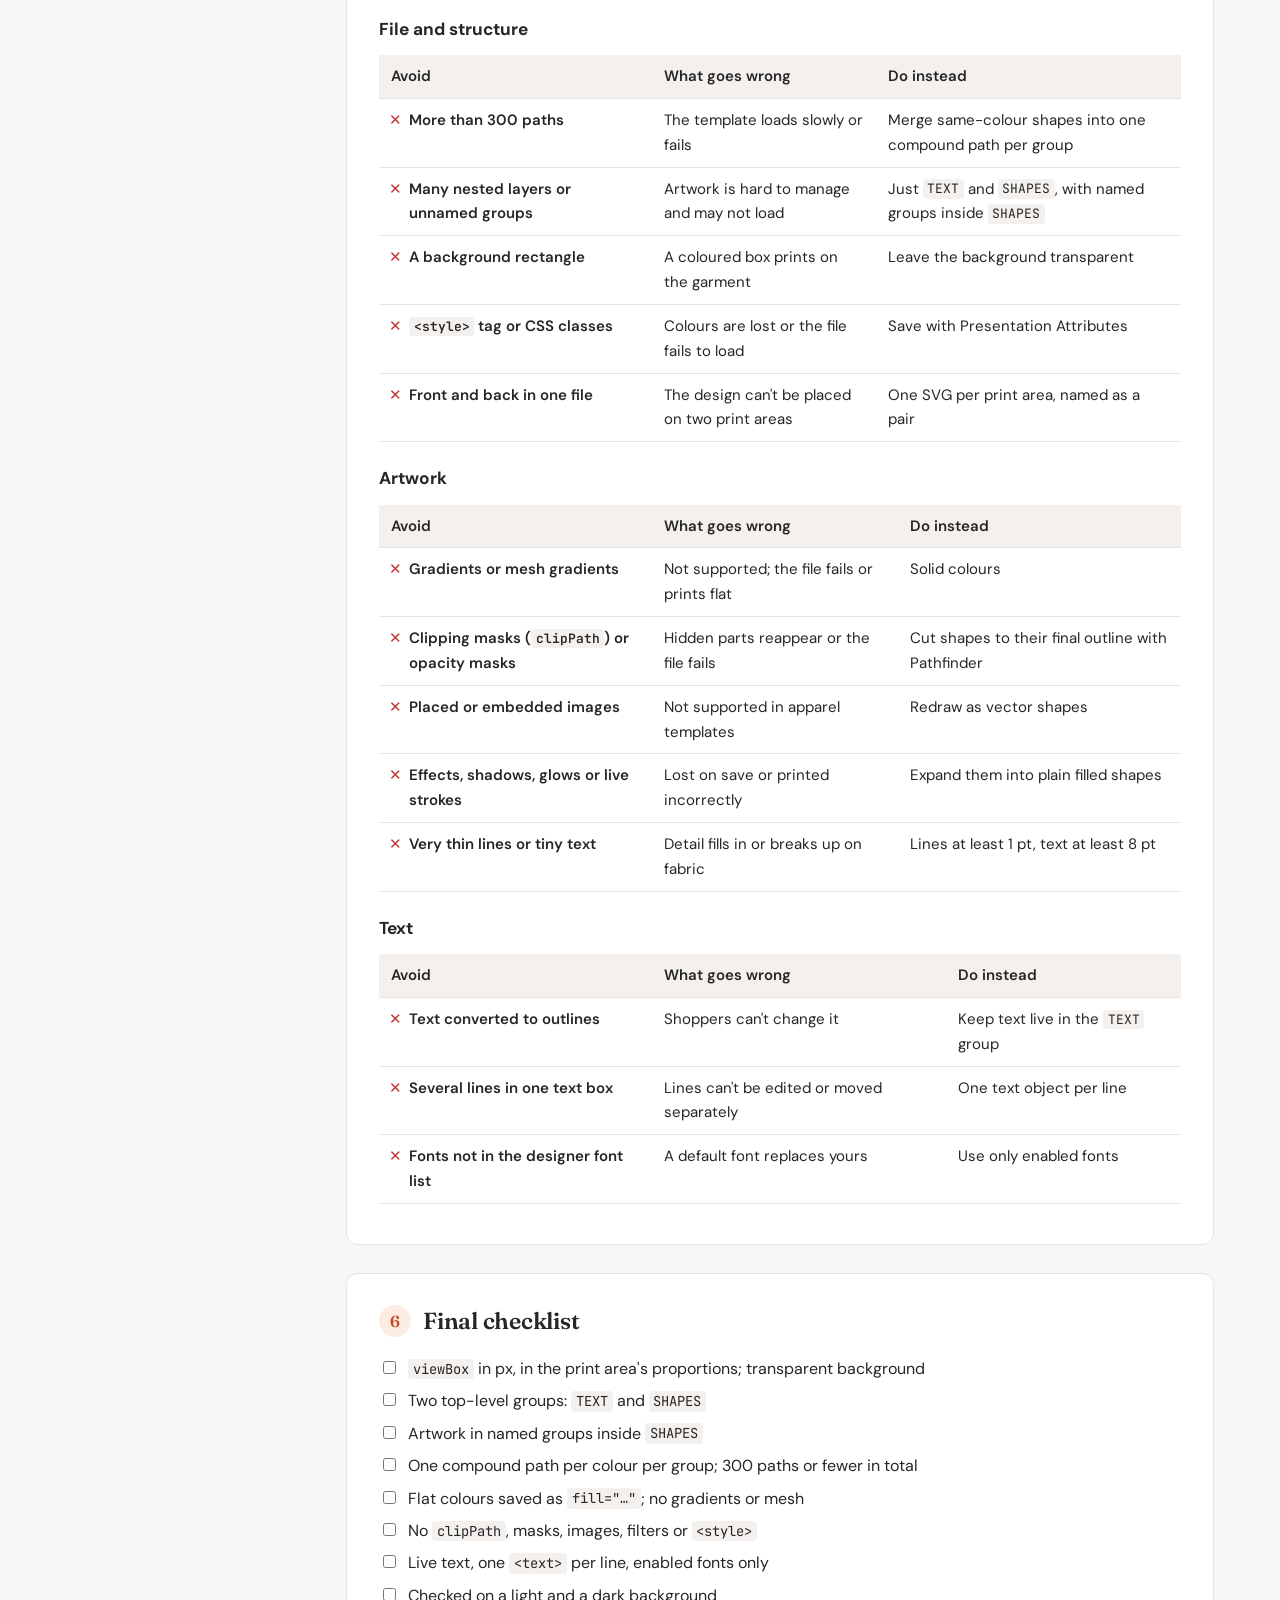
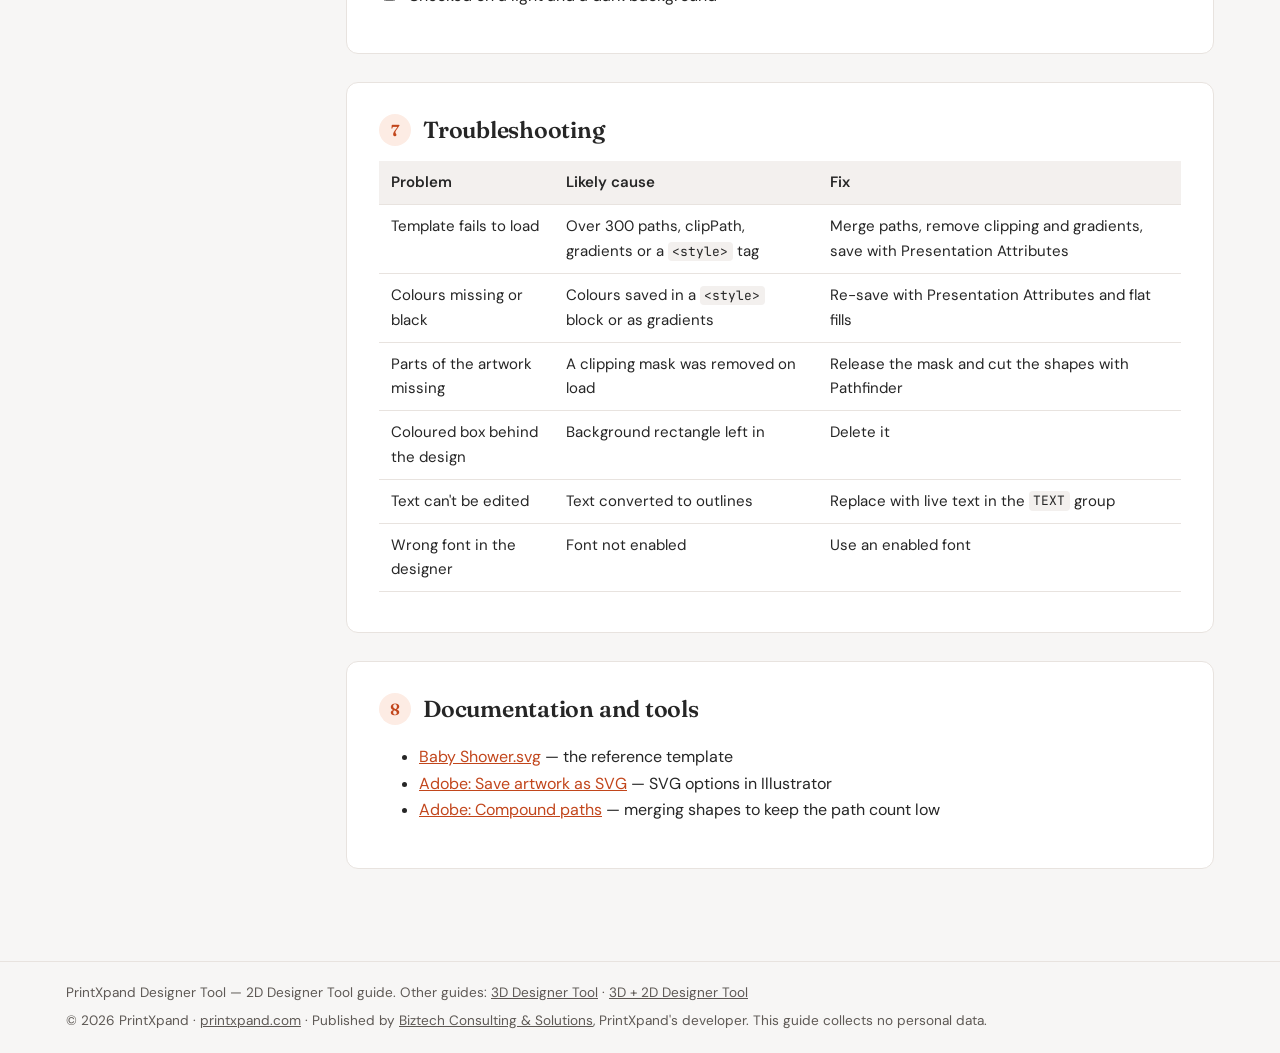
==== commit d5636811: "Remove robots block and add publisher attribution to guide footers Co-Authored-By: Claude Opus 5.5 <" ====
--- a/2d-designer.html
+++ b/2d-designer.html
@@ -203,7 +203,7 @@
 </main>
 </div>
 
-<footer class="foot"><div class="wrap px"><span>PrintXpand Designer Tool — 2D Designer Tool guide. Other guides: <a href="3d-designer.html">3D Designer Tool</a> · <a href="3d-2d-designer.html">3D + 2D Designer Tool</a></span><span>© 2026 PrintXpand · <a href="https://www.printxpand.com/" target="_blank" rel="noopener">printxpand.com</a></span></div></footer>
+<footer class="foot"><div class="wrap px"><span>PrintXpand Designer Tool — 2D Designer Tool guide. Other guides: <a href="3d-designer.html">3D Designer Tool</a> · <a href="3d-2d-designer.html">3D + 2D Designer Tool</a></span><span>© 2026 PrintXpand · <a href="https://www.printxpand.com/" target="_blank" rel="noopener">printxpand.com</a> · Published by <a href="https://www.biztechcs.com/" target="_blank" rel="noopener">Biztech Consulting &amp; Solutions</a>, PrintXpand's developer. This guide collects no personal data.</span></div></footer>
 
 <script>
 document.querySelectorAll('figure.shot img').forEach(function (img) {
